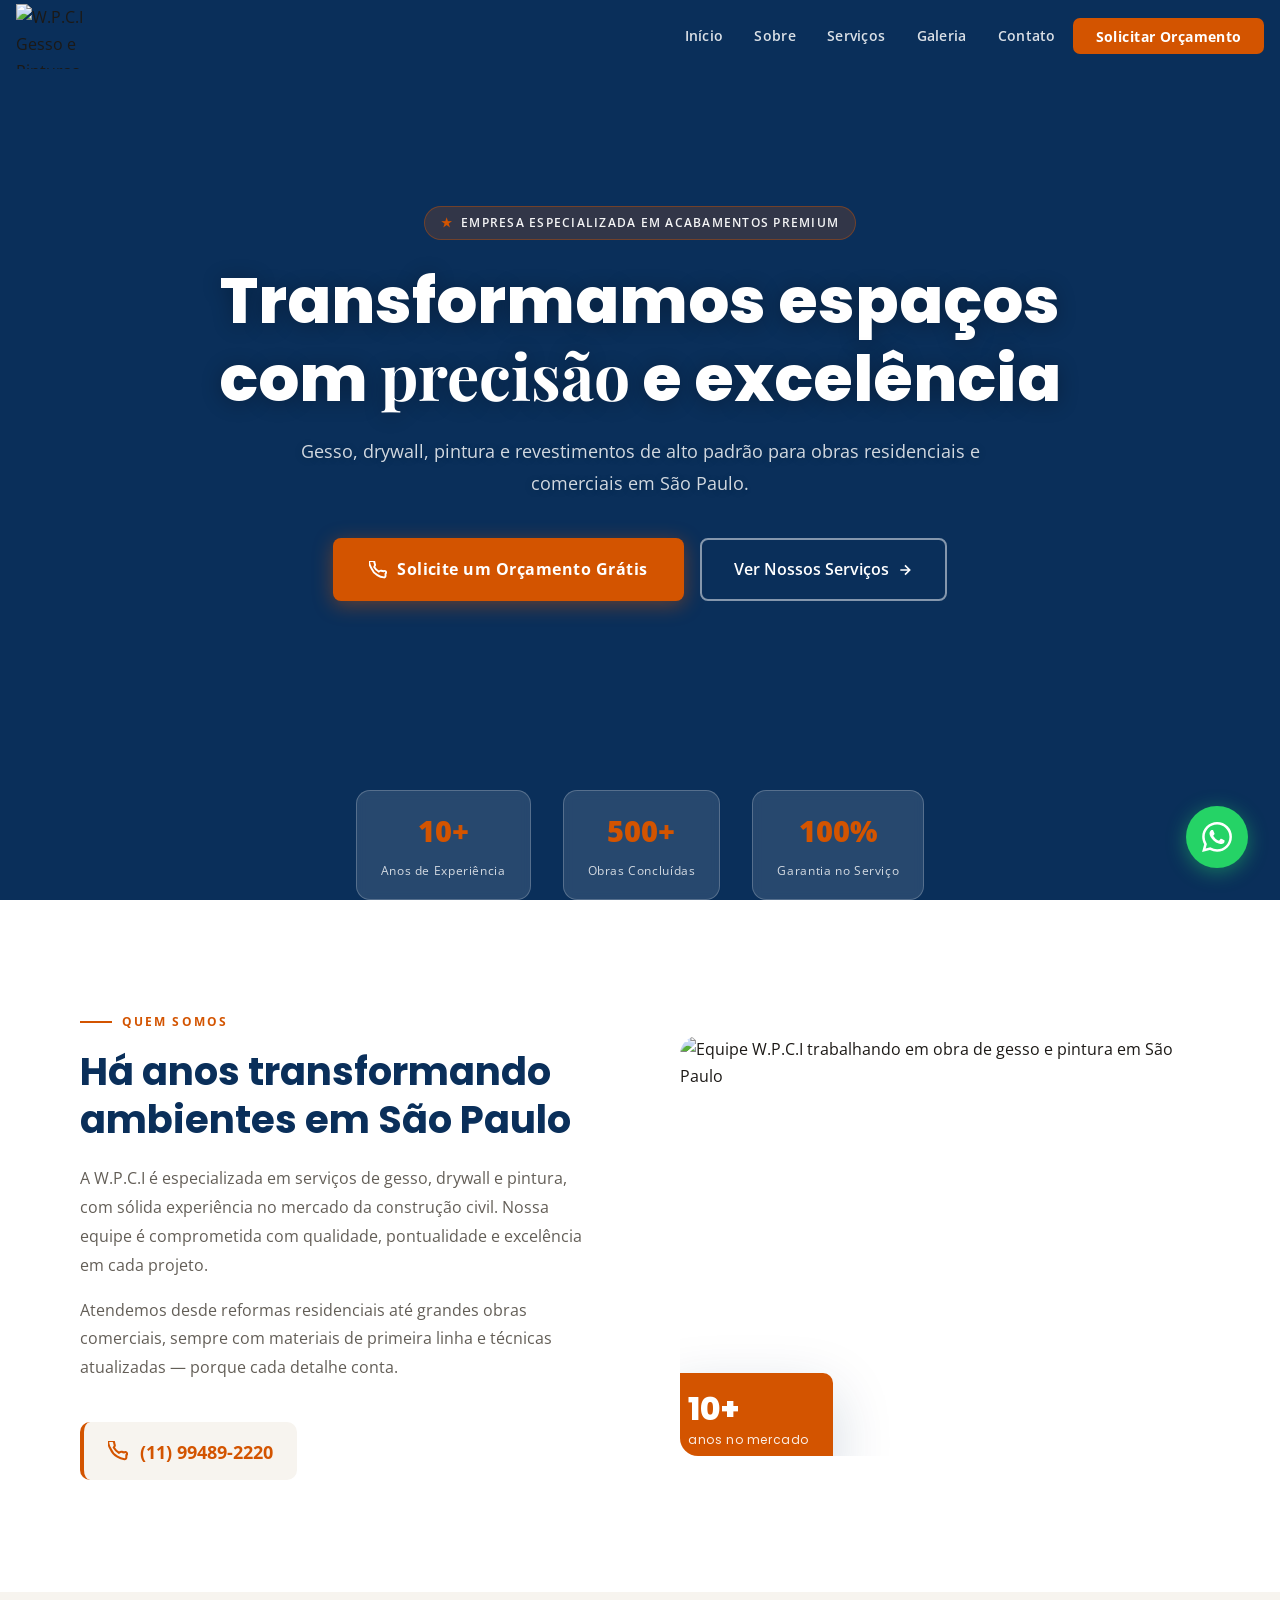
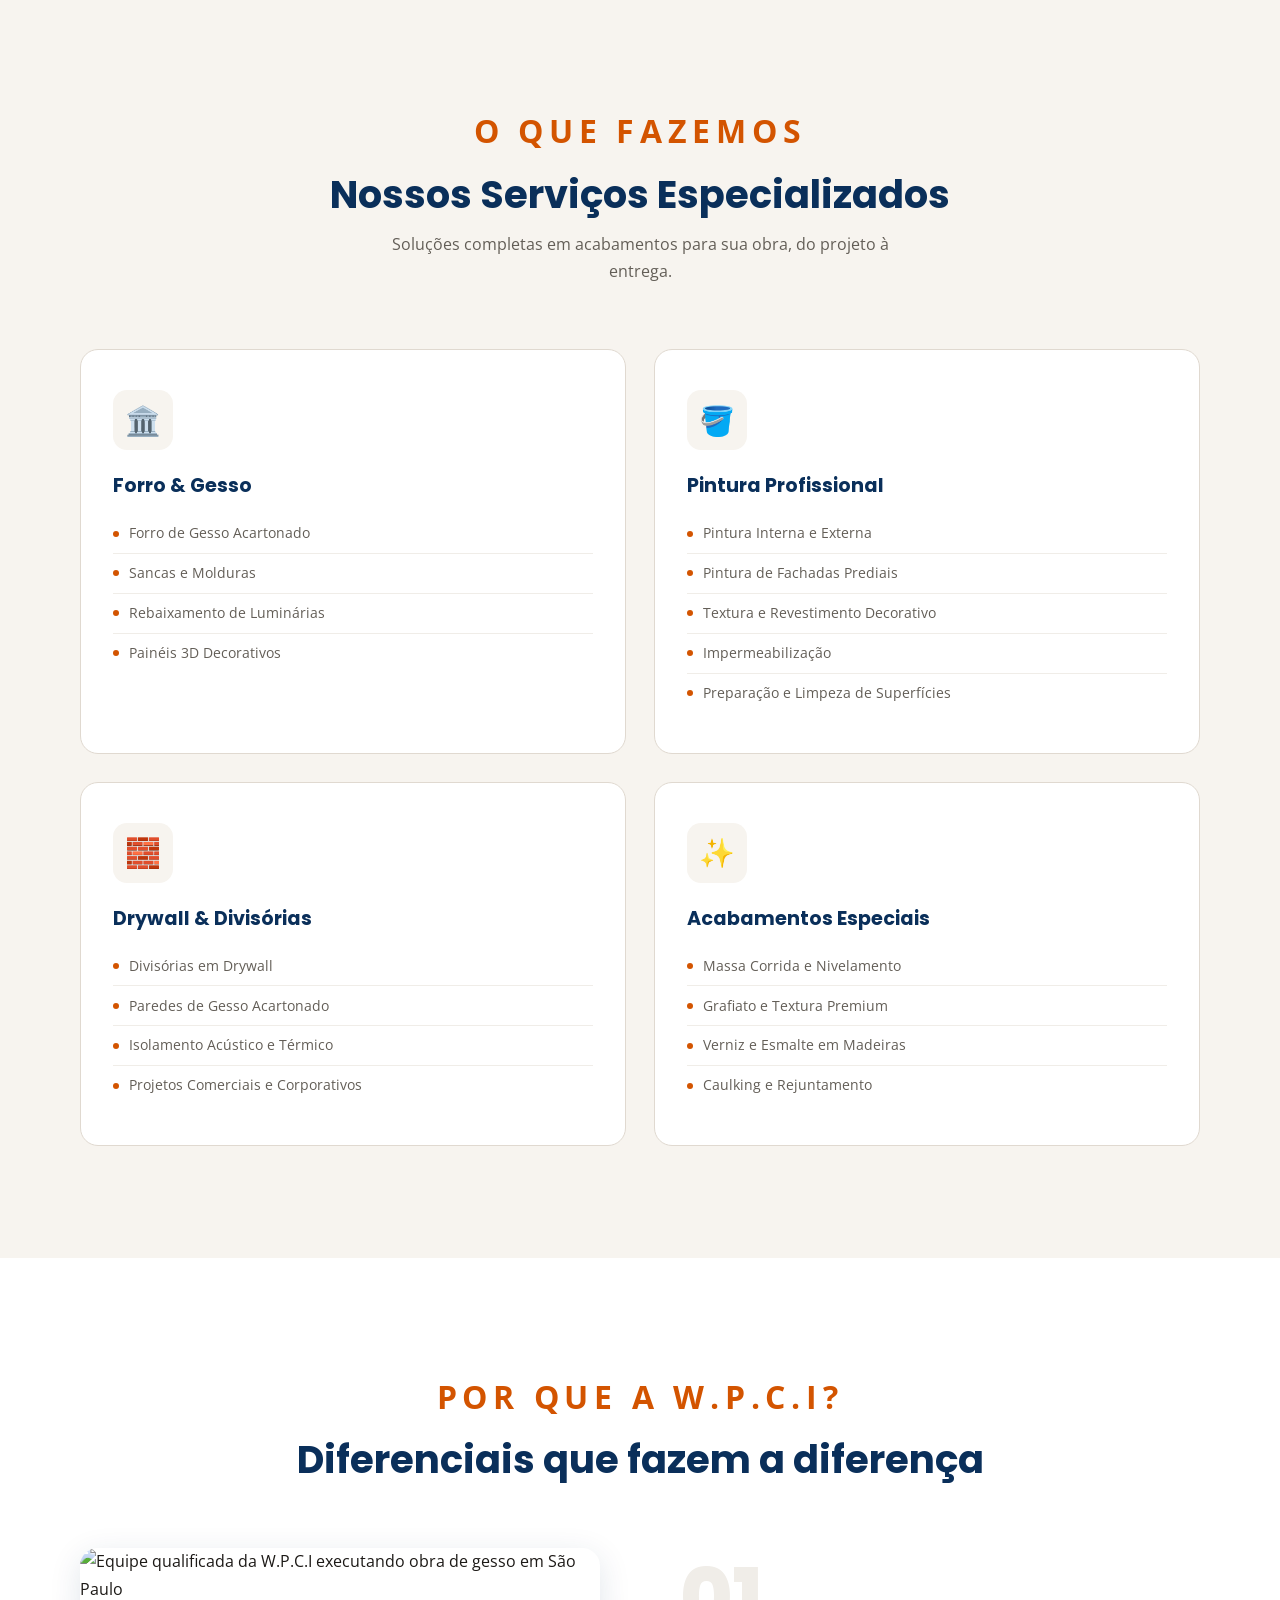
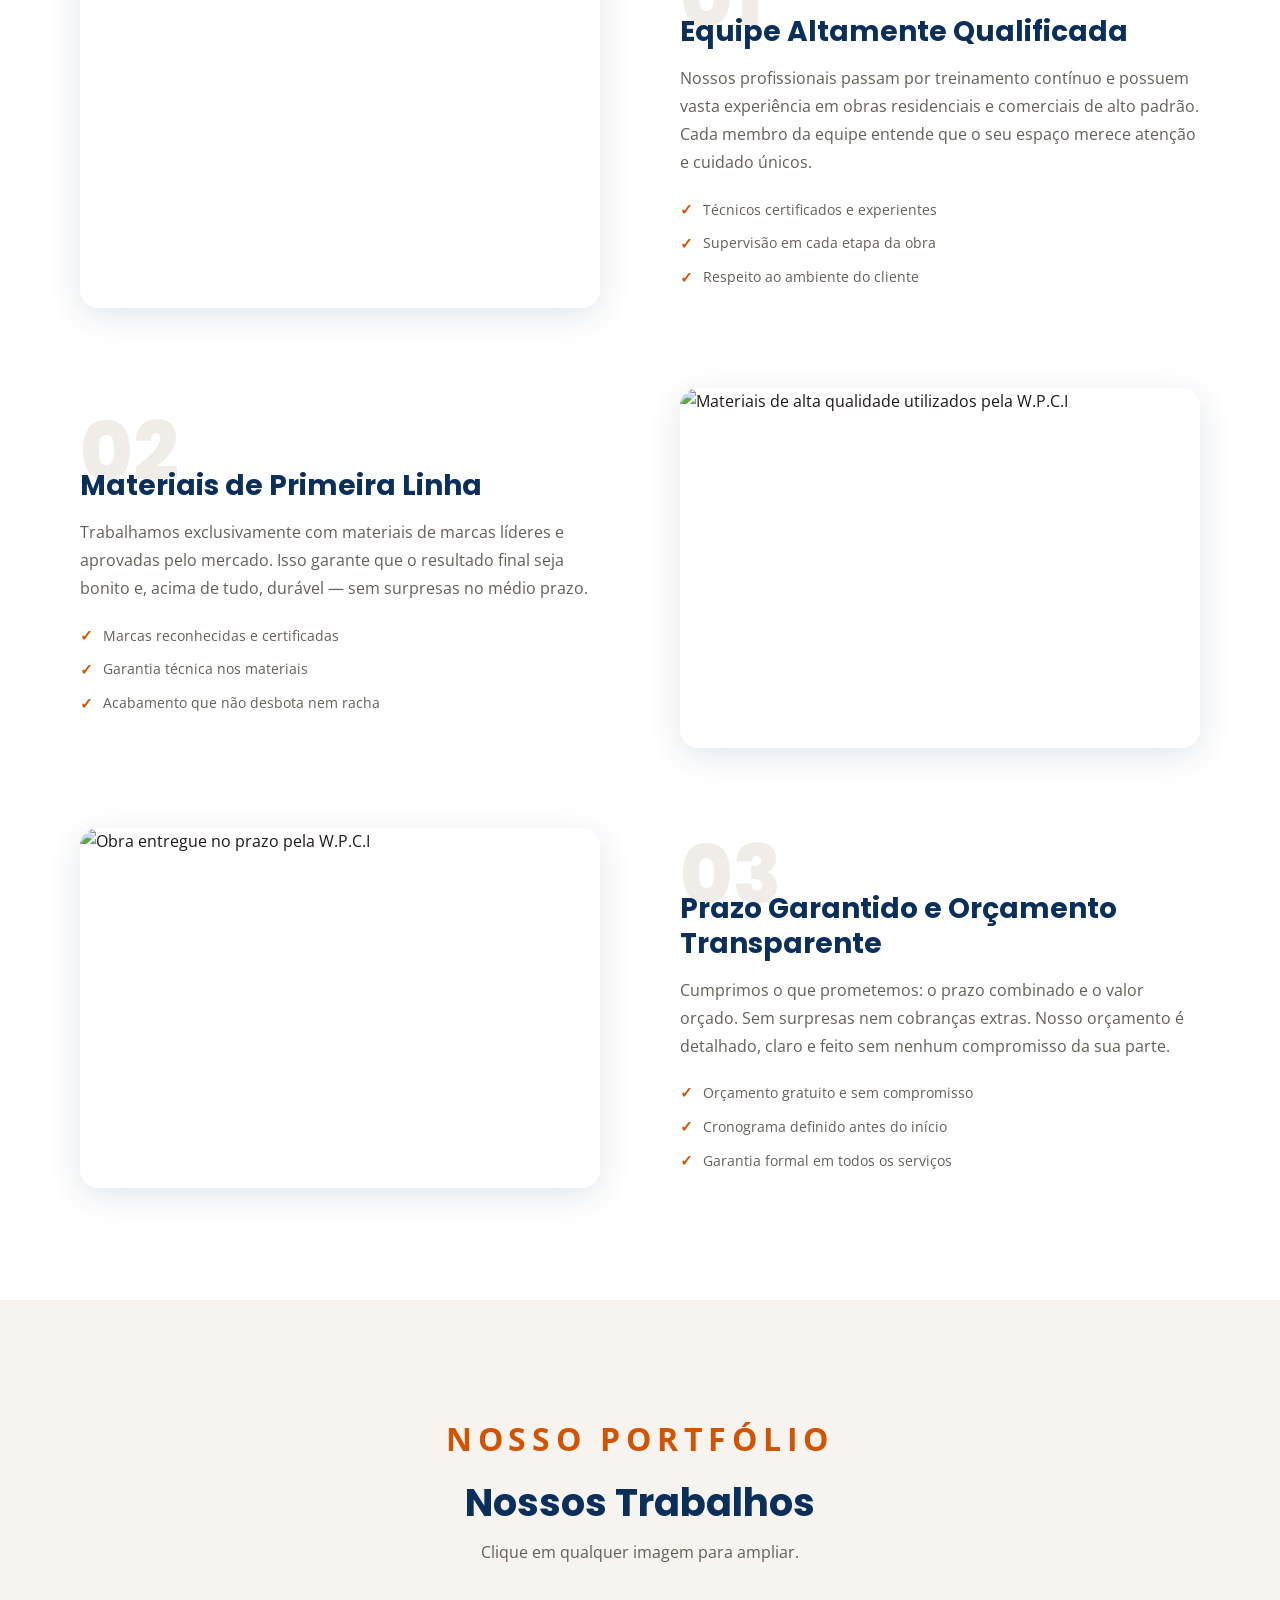
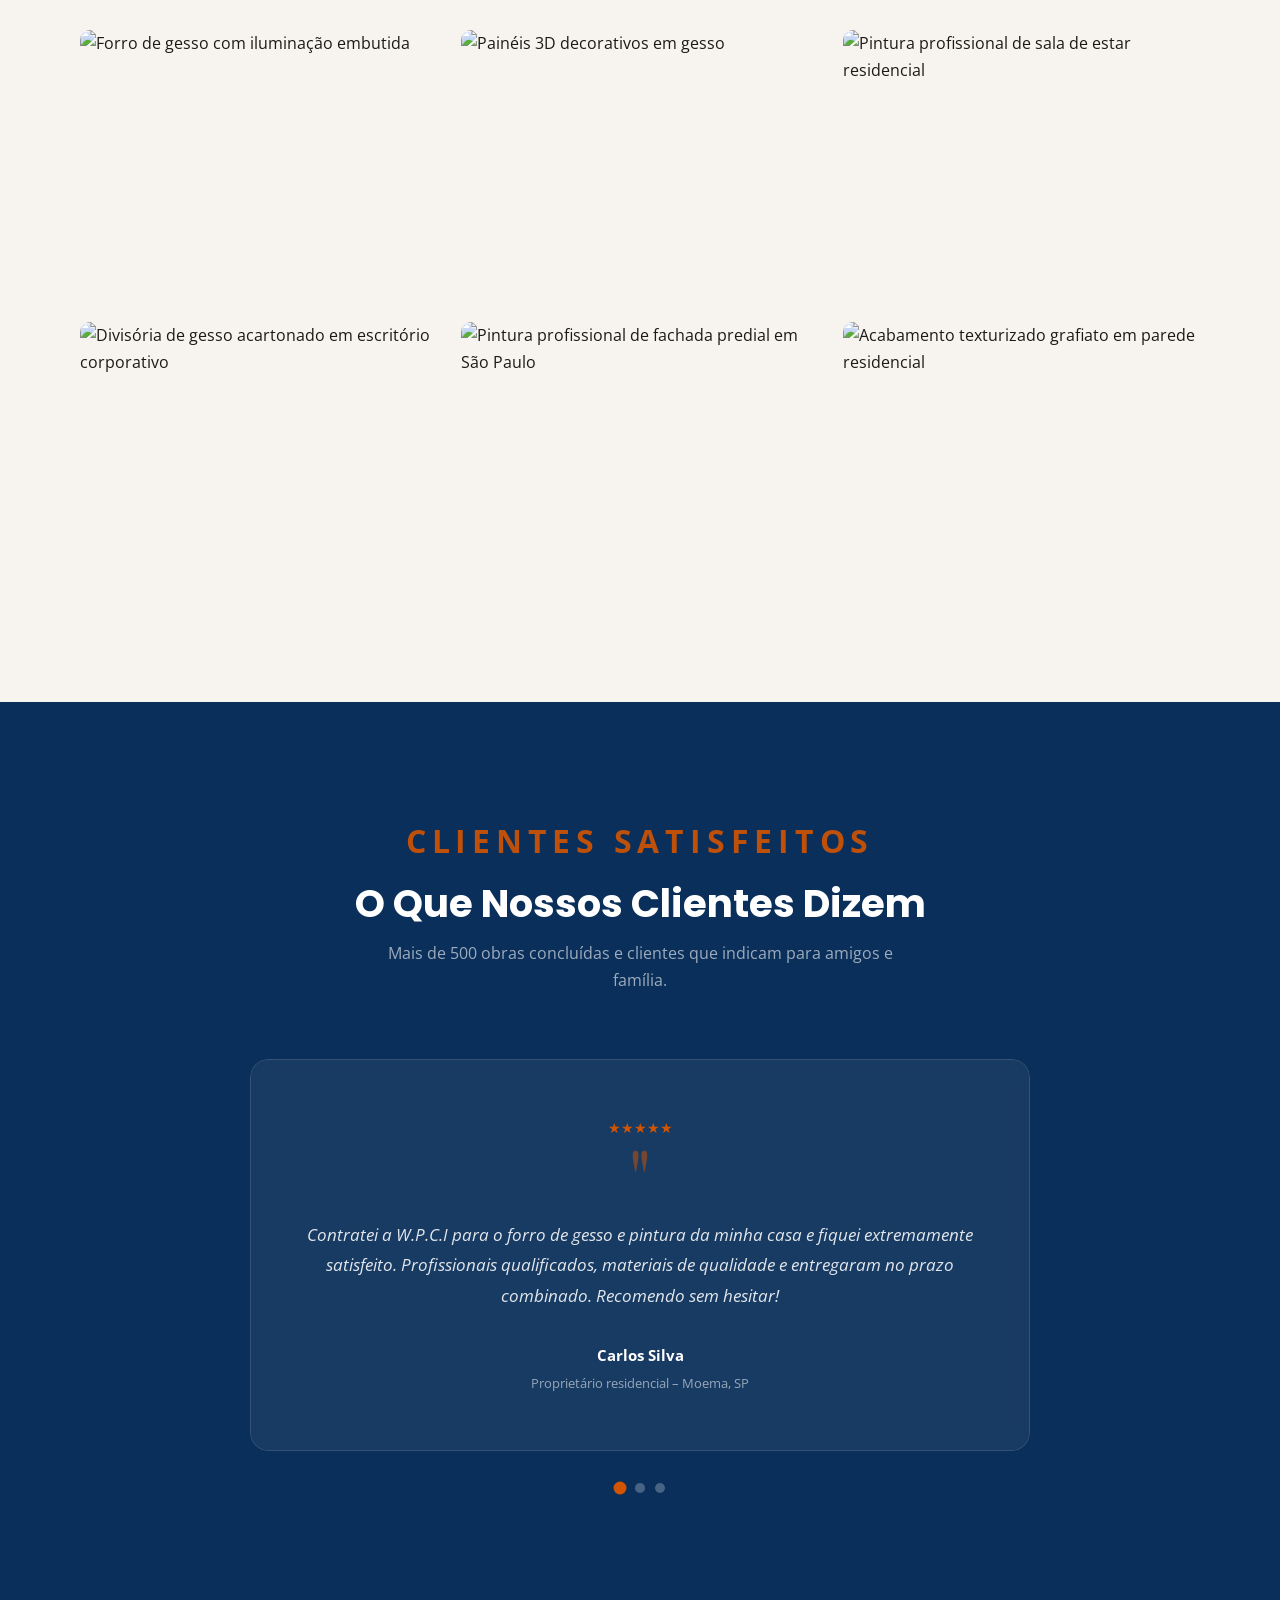
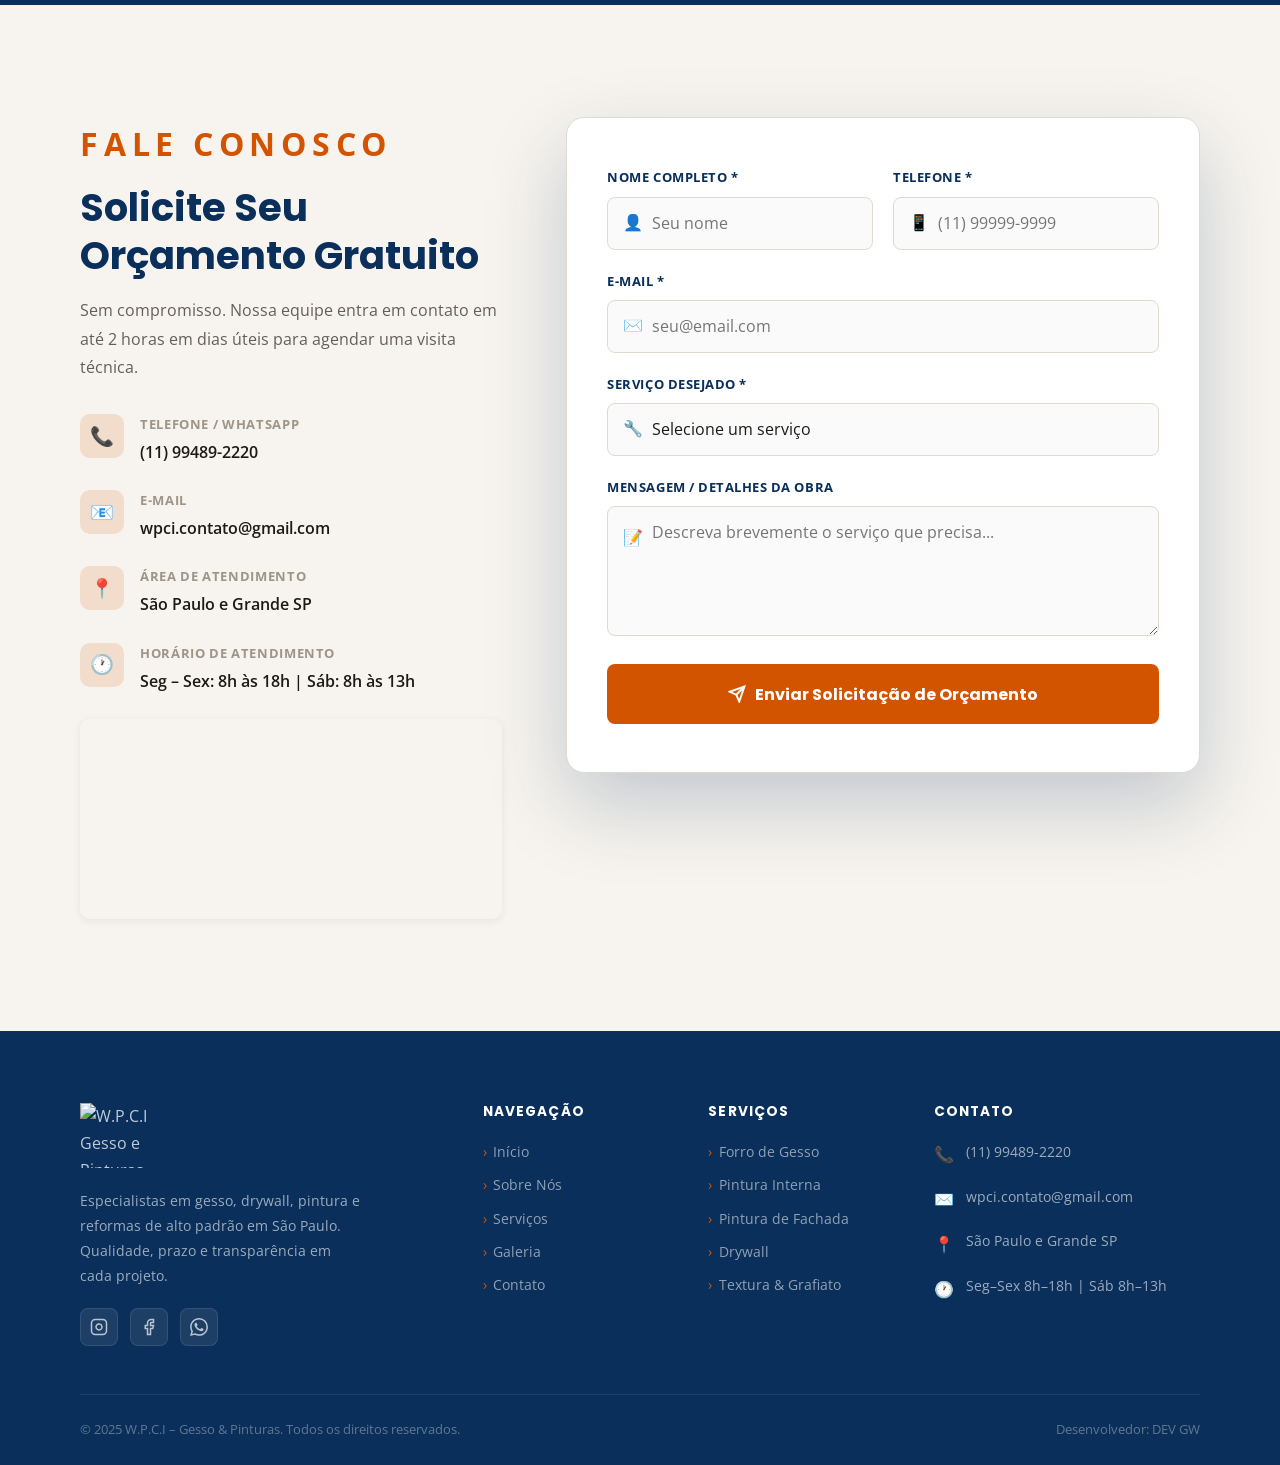
==== public/index.html @ 96d70937 "update structure" ====
<!DOCTYPE html>
<html lang="pt-BR">
<head>
  <meta charset="UTF-8">
  <meta name="viewport" content="width=device-width, initial-scale=1.0">
  <title>W.P.C.I – Gesso & Pinturas | Acabamentos de Alto Padrão em São Paulo</title>
  <meta name="google-site-verification" content="JC1aZ0pSMpiNzTG-_QNdJajX6KMOXKjrVZ4rNEIC7vI"/>

  <meta name="description" content="W.P.C.I – especialista em gesso, drywall, pintura e reformas em São Paulo. Qualidade, prazo garantido e orçamento gratuito. Ligue agora: (11) 99489-2220.">
  <meta name="keywords" content="gesso São Paulo, forro de gesso SP, pintura predial São Paulo, drywall SP, reforma acabamento São Paulo, WPCI gesso pinturas">
  <meta property="og:title" content="W.P.C.I – Gesso & Pinturas | Alto Padrão em SP">
  <meta property="og:description" content="Acabamentos de excelência para obras residenciais e comerciais em São Paulo. Orçamento gratuito e sem compromisso.">
  <meta property="og:type" content="website">
  <meta property="og:image" content="https://placehold.co/1200x630/0A2F5A/FFFFFF?text=W.P.C.I+Gesso+e+Pinturas">
  <link rel="preconnect" href="https://fonts.googleapis.com">
  <link rel="preconnect" href="https://fonts.gstatic.com" crossorigin>
  <link href="https://fonts.googleapis.com/css2?family=Poppins:wght@300;400;600;700;800&family=Open+Sans:wght@400;500;600&family=Playfair+Display:ital,wght@0,700;1,400&display=swap" rel="stylesheet">
  <!-- Google tag (gtag.js) -->
  <script async src="https://www.googletagmanager.com/gtag/js?id=AW-18420455099">
  </script>
  <script>
  window.dataLayer = window.dataLayer || [];
  function gtag(){dataLayer.push(arguments);}
  gtag('js', new Date());
  gtag('config', 'AW-18420455099');
  </script>
  <link rel="stylesheet" href="./style.css">
</head>
<body>

<!-- =============================================
     HEADER
     ============================================= -->
<header id="main-header">
  <div class="container header-inner">
    <a href="#inicio" class="logo">
      <img src="./image/logo-header.png" alt="W.P.C.I Gesso e Pinturas" class="logo-img">
    </a>
    <nav id="main-nav">
      <ul>
        <li><a href="#inicio">Início</a></li>
        <li><a href="#sobre">Sobre</a></li>
        <li><a href="#servicos">Serviços</a></li>
        <li><a href="#galeria">Galeria</a></li>
        <li><a href="#contato">Contato</a></li>
        <li><a href="#contato" class="btn-header">Solicitar Orçamento</a></li>
      </ul>
    </nav>
    <div class="menu-toggle" id="menu-toggle" aria-label="Abrir menu">
      <span></span><span></span><span></span>
    </div>
  </div>
</header>

<!-- =============================================
     HERO – FUNDO ESTÁTICO COM LOGOMARCA
     ============================================= -->
<section id="inicio">
  <div class="container hero-content">
    <div class="hero-badge">Empresa especializada em acabamentos premium</div>
    <h1>Transformamos espaços com <em>precisão</em> e excelência</h1>
    
    <p class="hero-sub">Gesso, drywall, pintura e revestimentos de alto padrão para obras residenciais e comerciais em São Paulo.</p>
    <div class="hero-actions">
      <a href="#contato" class="btn-cta">
        <svg width="18" height="18" viewBox="0 0 24 24" fill="none" stroke="currentColor" stroke-width="2.5"><path d="M22 16.92v3a2 2 0 01-2.18 2 19.79 19.79 0 01-8.63-3.07A19.5 19.5 0 013.07 9.38 19.79 19.79 0 01.28 2.63 2 2 0 012.23 0h3.07a2 2 0 012 1.72c.127.96.361 1.903.7 2.81a2 2 0 01-.45 2.11L6.91 7.91a16 16 0 006.18 6.18l1.27-.64a2 2 0 012.11-.45c.907.339 1.85.573 2.81.7A2 2 0 0122 16.92z"/></svg>
        Solicite um Orçamento Grátis
      </a>
      <a href="#servicos" class="btn-cta-ghost">
        Ver Nossos Serviços
        <svg width="16" height="16" viewBox="0 0 24 24" fill="none" stroke="currentColor" stroke-width="2.5"><path d="M5 12h14M12 5l7 7-7 7"/></svg>
      </a>
    </div>
  </div>
  <div class="hero-stats">
    <div class="hero-stat">
      <strong>10+</strong>
      <span>Anos de Experiência</span>
    </div>
    <div class="hero-stat">
      <strong>500+</strong>
      <span>Obras Concluídas</span>
    </div>
    <div class="hero-stat">
      <strong>100%</strong>
      <span>Garantia no Serviço</span>
    </div>
  </div>
</section>

<!-- =============================================
     SOBRE
     ============================================= -->
<section id="sobre">
  <div class="container">
    <div class="sobre-grid">
      <div class="sobre-text reveal-left">
        <div class="sobre-label">Quem somos</div>
        <h2>Há anos transformando ambientes em São Paulo</h2>
        <p>A W.P.C.I é especializada em serviços de gesso, drywall e pintura, com sólida experiência no mercado da construção civil. Nossa equipe é comprometida com qualidade, pontualidade e excelência em cada projeto.</p>
        <p>Atendemos desde reformas residenciais até grandes obras comerciais, sempre com materiais de primeira linha e técnicas atualizadas — porque cada detalhe conta.</p>
        <div class="tel-destaque">
          <svg width="20" height="20" viewBox="0 0 24 24" fill="none" stroke="currentColor" stroke-width="2.5"><path d="M22 16.92v3a2 2 0 01-2.18 2 19.79 19.79 0 01-8.63-3.07A19.5 19.5 0 013.07 9.38 19.79 19.79 0 01.28 2.63 2 2 0 012.23 0h3.07a2 2 0 012 1.72c.127.96.361 1.903.7 2.81a2 2 0 01-.45 2.11L6.91 7.91a16 16 0 006.18 6.18l1.27-.64a2 2 0 012.11-.45c.907.339 1.85.573 2.81.7A2 2 0 0122 16.92z"/></svg>
          (11) 99489-2220
        </div>
      </div>
      <div class="sobre-image reveal-right">
        <img src="./image/ft-about.png" alt="Equipe W.P.C.I trabalhando em obra de gesso e pintura em São Paulo">
        <div class="sobre-badge">
          <strong>10+</strong>
          <span>anos no mercado</span>
        </div>
      </div>
    </div>
  </div>
</section>

<!-- =============================================
     SERVIÇOS
     ============================================= -->
<section id="servicos">
  <div class="container">
    <div class="section-header reveal">
      <div class="section-label">O que fazemos</div>
      <h2>Nossos Serviços Especializados</h2>
      <p>Soluções completas em acabamentos para sua obra, do projeto à entrega.</p>
    </div>
    <div class="services-grid">
      <div class="service-card reveal">
        <div class="service-icon">🏛️</div>
        <h3>Forro & Gesso</h3>
        <ul class="service-list">
          <li>Forro de Gesso Acartonado</li>
          <li>Sancas e Molduras</li>
          <li>Rebaixamento de Luminárias</li>
          <li>Painéis 3D Decorativos</li>
        </ul>
      </div>
      <div class="service-card reveal" style="transition-delay:0.1s">
        <div class="service-icon">🪣</div>
        <h3>Pintura Profissional</h3>
        <ul class="service-list">
          <li>Pintura Interna e Externa</li>
          <li>Pintura de Fachadas Prediais</li>
          <li>Textura e Revestimento Decorativo</li>
          <li>Impermeabilização</li>
          <li>Preparação e Limpeza de Superfícies</li>
        </ul>
      </div>
      <div class="service-card reveal" style="transition-delay:0.2s">
        <div class="service-icon">🧱</div>
        <h3>Drywall & Divisórias</h3>
        <ul class="service-list">
          <li>Divisórias em Drywall</li>
          <li>Paredes de Gesso Acartonado</li>
          <li>Isolamento Acústico e Térmico</li>
          <li>Projetos Comerciais e Corporativos</li>
        </ul>
      </div>
      <div class="service-card reveal" style="transition-delay:0.3s">
        <div class="service-icon">✨</div>
        <h3>Acabamentos Especiais</h3>
        <ul class="service-list">
          <li>Massa Corrida e Nivelamento</li>
          <li>Grafiato e Textura Premium</li>
          <li>Verniz e Esmalte em Madeiras</li>
          <li>Caulking e Rejuntamento</li>
        </ul>
      </div>
    </div>
  </div>
</section>

<!-- =============================================
     DIFERENCIAIS
     ============================================= -->
<section class="diferenciais">
  <div class="container">
    <div class="section-header reveal">
      <div class="section-label">Por que a W.P.C.I?</div>
      <h2>Diferenciais que fazem a diferença</h2>
    </div>
    <div class="diferenciais-row">
      <div class="dif-image reveal-left">
        <img src="./image/persona-wpci.png" alt="Equipe qualificada da W.P.C.I executando obra de gesso em São Paulo">
      </div>
      <div class="dif-text reveal-right">
        <div class="dif-number">01</div>
        <h3>Equipe Altamente Qualificada</h3>
        <p>Nossos profissionais passam por treinamento contínuo e possuem vasta experiência em obras residenciais e comerciais de alto padrão. Cada membro da equipe entende que o seu espaço merece atenção e cuidado únicos.</p>
        <ul class="dif-list">
          <li>Técnicos certificados e experientes</li>
          <li>Supervisão em cada etapa da obra</li>
          <li>Respeito ao ambiente do cliente</li>
        </ul>
      </div>
    </div>
    <div class="diferenciais-row reverse">
      <div class="dif-image reveal-right">
        <img src="./image/diferencial-materiais.png" alt="Materiais de alta qualidade utilizados pela W.P.C.I">
      </div>
      <div class="dif-text reveal-left">
        <div class="dif-number">02</div>
        <h3>Materiais de Primeira Linha</h3>
        <p>Trabalhamos exclusivamente com materiais de marcas líderes e aprovadas pelo mercado. Isso garante que o resultado final seja bonito e, acima de tudo, durável — sem surpresas no médio prazo.</p>
        <ul class="dif-list">
          <li>Marcas reconhecidas e certificadas</li>
          <li>Garantia técnica nos materiais</li>
          <li>Acabamento que não desbota nem racha</li>
        </ul>
      </div>
    </div>
    <div class="diferenciais-row">
      <div class="dif-image reveal-left">
        <img src="./image/diferencial-prazo.png" alt="Obra entregue no prazo pela W.P.C.I">
      </div>
      <div class="dif-text reveal-right">
        <div class="dif-number">03</div>
        <h3>Prazo Garantido e Orçamento Transparente</h3>
        <p>Cumprimos o que prometemos: o prazo combinado e o valor orçado. Sem surpresas nem cobranças extras. Nosso orçamento é detalhado, claro e feito sem nenhum compromisso da sua parte.</p>
        <ul class="dif-list">
          <li>Orçamento gratuito e sem compromisso</li>
          <li>Cronograma definido antes do início</li>
          <li>Garantia formal em todos os serviços</li>
        </ul>
      </div>
    </div>
  </div>
</section>

<!-- =============================================
     GALERIA
     ============================================= -->
<section id="galeria">
  <div class="container">
    <div class="section-header reveal">
      <div class="section-label">Nosso portfólio</div>
      <h2>Nossos Trabalhos</h2>
      <p>Clique em qualquer imagem para ampliar.</p>
    </div>
    <div class="gallery-masonry">
      <div class="gallery-item" data-caption="Forro de Gesso com Iluminação Embutida">
        <img src="./image/gesso-iluminação.png" alt="Forro de gesso com iluminação embutida">
        <div class="gallery-overlay"><span>Forro de Gesso com Iluminação</span></div>
        <div class="gallery-zoom">⤢</div>
      </div>
      <div class="gallery-item" data-caption="Painéis 3D Decorativos em Gesso">
        <img src="./image/parede-3D.png" alt="Painéis 3D decorativos em gesso">
        <div class="gallery-overlay"><span>Painéis 3D Decorativos</span></div>
        <div class="gallery-zoom">⤢</div>
      </div>
      <div class="gallery-item" data-caption="Pintura Interna Residencial Premium">
        <img src="./image/pintura-interna.png" alt="Pintura profissional de sala de estar residencial">
        <div class="gallery-overlay"><span>Pintura Interna Residencial</span></div>
        <div class="gallery-zoom">⤢</div>
      </div>
      <div class="gallery-item" data-caption="Divisórias Drywall para Escritório">
        <img src="./image/parede-draywall.png" alt="Divisória de gesso acartonado em escritório corporativo">
        <div class="gallery-overlay"><span>Divisórias em Drywall</span></div>
        <div class="gallery-zoom">⤢</div>
      </div>
      <div class="gallery-item" data-caption="Pintura de Fachada Predial">
        <img src="./image/fachada-predial.png" alt="Pintura profissional de fachada predial em São Paulo">
        <div class="gallery-overlay"><span>Pintura de Fachada Predial</span></div>
        <div class="gallery-zoom">⤢</div>
      </div>
      <div class="gallery-item" data-caption="Textura e Revestimento Decorativo">
        <img src="./image/textura-revestimento.png" alt="Acabamento texturizado grafiato em parede residencial">
        <div class="gallery-overlay"><span>Textura e Revestimento Premium</span></div>
        <div class="gallery-zoom">⤢</div>
      </div>
    </div>
  </div>
</section>

<!-- LIGHTBOX -->
<div id="lightbox" role="dialog" aria-modal="true">
  <span class="lb-close" id="lb-close" title="Fechar">✕</span>
  <span class="lb-nav lb-prev" id="lb-prev">‹</span>
  <img id="lb-img" src="" alt="">
  <span class="lb-nav lb-next" id="lb-next">›</span>
  <div class="lb-caption" id="lb-caption"></div>
</div>

<!-- =============================================
     DEPOIMENTOS
     ============================================= -->
<section class="testimonials">
  <div class="container">
    <div class="section-header reveal">
      <div class="section-label">Clientes satisfeitos</div>
      <h2>O Que Nossos Clientes Dizem</h2>
      <p>Mais de 500 obras concluídas e clientes que indicam para amigos e família.</p>
    </div>
    <div class="testimonial-slider reveal">
      <div class="testimonial-track-wrapper">
        <div class="testimonial-track">
          <div class="testimonial-slide">
            <div class="testimonial-stars">★★★★★</div>
            <span class="testimonial-quote">"</span>
            <p class="testimonial-text">Contratei a W.P.C.I para o forro de gesso e pintura da minha casa e fiquei extremamente satisfeito. Profissionais qualificados, materiais de qualidade e entregaram no prazo combinado. Recomendo sem hesitar!</p>
            <p class="testimonial-author">Carlos Silva</p>
            <p class="testimonial-role">Proprietário residencial – Moema, SP</p>
          </div>
          <div class="testimonial-slide">
            <div class="testimonial-stars">★★★★★</div>
            <span class="testimonial-quote">"</span>
            <p class="testimonial-text">Excelente trabalho na pintura do nosso prédio comercial. A equipe foi atenciosa, organizada e o resultado superou as expectativas. A fachada ficou impecável. Contratarei novamente com certeza.</p>
            <p class="testimonial-author">Mariana Oliveira</p>
            <p class="testimonial-role">Síndica – Jardins, SP</p>
          </div>
          <div class="testimonial-slide">
            <div class="testimonial-stars">★★★★★</div>
            <span class="testimonial-quote">"</span>
            <p class="testimonial-text">Precisei reformar meu escritório em tempo recorde e a W.P.C.I não só cumpriu o prazo apertado como entregou um trabalho impecável. Profissionalismo do início ao fim. Já indiquei para cinco amigos.</p>
            <p class="testimonial-author">Ricardo Mendes</p>
            <p class="testimonial-role">Empresário – Campinas, SP</p>
          </div>
        </div>
      </div>
      <div class="t-nav">
        <div class="t-dot active"></div>
        <div class="t-dot"></div>
        <div class="t-dot"></div>
      </div>
    </div>
  </div>
</section>

<!-- =============================================
     CONTATO
     ============================================= -->
<section id="contato">
  <div class="container">
    <div class="contact-grid">
      <div class="contact-info-panel reveal-left">
        <div class="section-label">Fale conosco</div>
        <h2>Solicite Seu Orçamento Gratuito</h2>
        <p>Sem compromisso. Nossa equipe entra em contato em até 2 horas em dias úteis para agendar uma visita técnica.</p>
        <div class="contact-detail">
          <div class="contact-detail-icon">📞</div>
          <div class="contact-detail-text">
            <strong>Telefone / WhatsApp</strong>
            <span>(11) 99489-2220</span>
          </div>
        </div>
        <div class="contact-detail">
          <div class="contact-detail-icon">📧</div>
          <div class="contact-detail-text">
            <strong>E-mail</strong>
            <span>wpci.contato@gmail.com</span>
          </div>
        </div>
        <div class="contact-detail">
          <div class="contact-detail-icon">📍</div>
          <div class="contact-detail-text">
            <strong>Área de Atendimento</strong>
            <span>São Paulo e Grande SP</span>
          </div>
        </div>
        <div class="contact-detail">
          <div class="contact-detail-icon">🕐</div>
          <div class="contact-detail-text">
            <strong>Horário de Atendimento</strong>
            <span>Seg – Sex: 8h às 18h | Sáb: 8h às 13h</span>
          </div>
        </div>
       
        <!-- Mapa da W.P.C.I -->
        <div style="margin-top:1.5rem; border-radius:10px; overflow:hidden; box-shadow:var(--shadow-sm)">
        <iframe
            src="https://www.google.com/maps/embed?pb=!1m17!1m12!1m3!1d3656.347979204421!2d-46.642920999999994!3d-23.591849999999997!2m3!1f0!2f0!3f0!3m2!1i1024!2i768!4f13.1!3m2!1m1!2zMjPCsDM1JzMwLjciUyA0NsKwMzgnMzQuNSJX!5e0!3m2!1spt-BR!2sbr!4v1777652457493!5m2!1spt-BR!2sbr"
            width="100%"
            height="200"
            style="border:0; display:block;"
            allowfullscreen=""
            loading="lazy"
            referrerpolicy="no-referrer-when-downgrade">
        </iframe>
        </div>
      </div>
      <div class="form-card reveal-right">
        <form id="orcamentoForm" action="https://formsubmit.co/guibsonnegreiros@gmail.com" method="POST" novalidate>
          <div class="form-row">
            <div class="form-group">
              <label for="nome">Nome Completo *</label>
              <div class="form-field">
                <span class="form-field-icon">👤</span>
                <input type="text" id="nome" name="nome" class="form-control" placeholder="Seu nome" required>
              </div>
            </div>
            <div class="form-group">
              <label for="telefone">Telefone *</label>
              <div class="form-field">
                <span class="form-field-icon">📱</span>
                <input type="tel" id="telefone" name="telefone" class="form-control" placeholder="(11) 99999-9999" required>
            </div>
            </div>
          </div>
          <div class="form-group">
            <label for="email">E-mail *</label>
            <div class="form-field">
              <span class="form-field-icon">✉️</span>
               <input type="email" id="email" name="email" class="form-control" placeholder="seu@email.com" required>
            </div>
          </div>
          <div class="form-group">
            <label for="servico">Serviço Desejado *</label>
            <div class="form-field">
              <span class="form-field-icon">🔧</span>
               <select id="servico" name="servico" class="form-control" required>
                <option value="">Selecione um serviço</option>
                <option value="forro-gesso">Forro de Gesso</option>
                <option value="divisorias">Divisórias e Sancas</option>
                <option value="rebaixamento">Rebaixamento de Luminárias</option>
                <option value="paineis-3d">Painéis 3D e Decoração</option>
                <option value="pintura-interna">Pintura Interna</option>
                <option value="pintura-externa">Pintura Externa</option>
                <option value="fachada">Pintura de Fachadas</option>
                <option value="textura">Textura e Revestimento</option>
                <option value="impermeabilizacao">Impermeabilização</option>
                <option value="drywall">Drywall / Divisórias</option>
                <option value="outro">Outro Serviço</option>
              </select>
            </div>
          </div>
          <div class="form-group textarea-group">
            <label for="mensagem">Mensagem / Detalhes da Obra</label>
            <div class="form-field">
              <span class="form-field-icon">📝</span>
              <textarea id="mensagem" name="mensagem" class="form-control" placeholder="Descreva brevemente o serviço que precisa..."></textarea>
            </div>
          </div>
          <button type="submit" class="btn-submit">
            <svg width="18" height="18" viewBox="0 0 24 24" fill="none" stroke="currentColor" stroke-width="2.5"><line x1="22" y1="2" x2="11" y2="13"/><polygon points="22 2 15 22 11 13 2 9 22 2"/></svg>
            Enviar Solicitação de Orçamento
          </button>
        </form>
      </div>
    </div>
  </div>
</section>

<!-- Modal de Sucesso -->
<div id="modal-success" role="dialog" aria-modal="true" aria-label="Orçamento enviado com sucesso, entraremos em contato">
  <div class="modal-card">
    <div class="modal-icon">🎉</div>
    <h3>Orçamento Enviado!</h3>
    <p>Obrigado pelo contato! Nossa equipe entrará em contato em até 2 horas úteis para agendar sua visita técnica gratuita.</p>
    <button class="modal-close" id="modal-close">Fechar</button>
  </div>
</div>

<!-- =============================================
     FOOTER
     ============================================= -->
<footer>
  <div class="container">
    <div class="footer-grid">
      <div class="footer-brand">
        <a href="#inicio" class="logo" style="margin-bottom:1rem">
          <img src="./image/logo-header.png" alt="W.P.C.I Gesso e Pinturas" class="logo-img">
        </a>
        <p>Especialistas em gesso, drywall, pintura e reformas de alto padrão em São Paulo. Qualidade, prazo e transparência em cada projeto.</p>
        <div class="social-icons">
          <a href="https://www.instagram.com/wpci_oficial" class="social-icon" aria-label="Instagram">
            <svg width="18" height="18" viewBox="0 0 24 24" fill="none" stroke="currentColor" stroke-width="2"><rect x="2" y="2" width="20" height="20" rx="5" ry="5"/><path d="M16 11.37A4 4 0 1112.63 8 4 4 0 0116 11.37z"/><line x1="17.5" y1="6.5" x2="17.51" y2="6.5"/></svg>
          </a>
          <a href="https://www.facebook.com/profile.php?id=61594559856115" class="social-icon" aria-label="Facebook">
            <svg width="18" height="18" viewBox="0 0 24 24" fill="none" stroke="currentColor" stroke-width="2"><path d="M18 2h-3a5 5 0 00-5 5v3H7v4h3v8h4v-8h3l1-4h-4V7a1 1 0 011-1h3z"/></svg>
          </a>
          <a href="https://wa.me/5511994892220" class="social-icon" aria-label="WhatsApp" target="_blank">
            <svg width="18" height="18" viewBox="0 0 24 24" fill="currentColor"><path d="M17.472 14.382c-.297-.149-1.758-.867-2.03-.967-.273-.099-.471-.148-.67.15-.197.297-.767.966-.94 1.164-.173.199-.347.223-.644.075-.297-.15-1.255-.463-2.39-1.475-.883-.788-1.48-1.761-1.653-2.059-.173-.297-.018-.458.13-.606.134-.134.298-.347.446-.52.149-.174.198-.298.297-.497.1-.198.05-.371-.025-.52-.075-.149-.669-1.612-.916-2.207-.242-.579-.487-.5-.669-.51-.173-.008-.371-.01-.57-.01-.198 0-.52.074-.792.372-.272.297-1.04 1.016-1.04 2.479 0 1.462 1.065 2.875 1.213 3.074.149.198 2.096 3.2 5.077 4.487.709.306 1.262.489 1.694.625.712.227 1.36.195 1.871.118.571-.085 1.758-.719 2.006-1.413.248-.694.248-1.289.173-1.413-.074-.124-.272-.198-.57-.347m-5.421 7.403h-.004a9.87 9.87 0 01-5.031-1.378l-.361-.214-3.741.982.998-3.648-.235-.374a9.86 9.86 0 01-1.51-5.26c.001-5.45 4.436-9.884 9.888-9.884 2.64 0 5.122 1.03 6.988 2.898a9.825 9.825 0 012.893 6.994c-.003 5.45-4.437 9.884-9.885 9.884m8.413-18.297A11.815 11.815 0 0012.05 0C5.495 0 .16 5.335.157 11.892c0 2.096.547 4.142 1.588 5.945L.057 24l6.305-1.654a11.882 11.882 0 005.683 1.448h.005c6.554 0 11.89-5.335 11.893-11.893a11.821 11.821 0 00-3.48-8.413z"/></svg>
          </a>
        </div>
      </div>
      <div class="footer-col">
        <h4>Navegação</h4>
        <ul class="footer-links">
          <li><a href="#inicio">Início</a></li>
          <li><a href="#sobre">Sobre Nós</a></li>
          <li><a href="#servicos">Serviços</a></li>
          <li><a href="#galeria">Galeria</a></li>
          <li><a href="#contato">Contato</a></li>
        </ul>
      </div>
      <div class="footer-col">
        <h4>Serviços</h4>
        <ul class="footer-links">
          <li><a href="#servicos">Forro de Gesso</a></li>
          <li><a href="#servicos">Pintura Interna</a></li>
          <li><a href="#servicos">Pintura de Fachada</a></li>
          <li><a href="#servicos">Drywall</a></li>
          <li><a href="#servicos">Textura & Grafiato</a></li>
        </ul>
      </div>
      <div class="footer-col">
        <h4>Contato</h4>
        <div class="footer-contact-item">
          <span class="footer-contact-icon">📞</span>
          <span>(11) 99489-2220</span>
        </div>
        <div class="footer-contact-item">
          <span class="footer-contact-icon">✉️</span>
          <span>wpci.contato@gmail.com</span>
        </div>
        <div class="footer-contact-item">
          <span class="footer-contact-icon">📍</span>
          <span>São Paulo e Grande SP</span>
        </div>
        <div class="footer-contact-item">
          <span class="footer-contact-icon">🕐</span>
          <span>Seg–Sex 8h–18h | Sáb 8h–13h</span>
        </div>
      </div>
    </div>
    <div class="footer-bottom">
      <span>© 2025 W.P.C.I – Gesso & Pinturas. Todos os direitos reservados.</span>
      <span>Desenvolvedor: DEV GW</span>
    </div>
  </div>
</footer>

<!-- WhatsApp Float -->
<div class="whatsapp-wrap">
  <div class="whatsapp-tooltip">Precisa de um orçamento? 💬</div>
  <a href="https://wa.me/5511994892220" class="whatsapp-btn" target="_blank" rel="noopener" aria-label="Falar no WhatsApp">
    <svg viewBox="0 0 24 24"><path d="M17.472 14.382c-.297-.149-1.758-.867-2.03-.967-.273-.099-.471-.148-.67.15-.197.297-.767.966-.94 1.164-.173.199-.347.223-.644.075-.297-.15-1.255-.463-2.39-1.475-.883-.788-1.48-1.761-1.653-2.059-.173-.297-.018-.458.13-.606.134-.134.298-.347.446-.52.149-.174.198-.298.297-.497.1-.198.05-.371-.025-.52-.075-.149-.669-1.612-.916-2.207-.242-.579-.487-.5-.669-.51-.173-.008-.371-.01-.57-.01-.198 0-.52.074-.792.372-.272.297-1.04 1.016-1.04 2.479 0 1.462 1.065 2.875 1.213 3.074.149.198 2.096 3.2 5.077 4.487.709.306 1.262.489 1.694.625.712.227 1.36.195 1.871.118.571-.085 1.758-.719 2.006-1.413.248-.694.248-1.289.173-1.413-.074-.124-.272-.198-.57-.347m-5.421 7.403h-.004a9.87 9.87 0 01-5.031-1.378l-.361-.214-3.741.982.998-3.648-.235-.374a9.86 9.86 0 01-1.51-5.26c.001-5.45 4.436-9.884 9.888-9.884 2.64 0 5.122 1.03 6.988 2.898a9.825 9.825 0 012.893 6.994c-.003 5.45-4.437 9.884-9.885 9.884m8.413-18.297A11.815 11.815 0 0012.05 0C5.495 0 .16 5.335.157 11.892c0 2.096.547 4.142 1.588 5.945L.057 24l6.305-1.654a11.882 11.882 0 005.683 1.448h.005c6.554 0 11.89-5.335 11.893-11.893a11.821 11.821 0 00-3.48-8.413z"/></svg>
  </a>
</div>

<!-- Botão voltar ao topo -->
<button id="back-top" aria-label="Voltar ao topo" title="Voltar ao topo">▲</button>

<script src="index.js"></script>
</body>
</html>
---- public/style.css ----
/* =============================================
   DESIGN TOKENS & RESET
   ============================================= */
:root {
  --blue:        #0A2F5A;
  --blue-mid:    #0D3D73;
  --blue-light:  #1a4f8a;
  --orange:      #D35400;
  --orange-dark: #b04500;
  --orange-glow: rgba(211,84,0,0.15);
  --cream:       #F7F4EF;
  --gray-50:     #FAFAFA;
  --gray-100:    #F0EDE8;
  --gray-200:    #E0D9D0;
  --gray-400:    #9E9589;
  --gray-600:    #635E57;
  --gray-900:    #1C1916;
  --white:       #FFFFFF;
  --shadow-sm:   0 2px 8px rgba(10,47,90,0.08);
  --shadow-md:   0 8px 32px rgba(10,47,90,0.12);
  --shadow-lg:   0 20px 60px rgba(10,47,90,0.18);
  --shadow-xl:   0 32px 80px rgba(10,47,90,0.22);
  --radius:      10px;
  --radius-lg:   18px;
  --transition:  0.35s cubic-bezier(0.4,0,0.2,1);
  --header-h:    72px;
}

*,*::before,*::after {
  margin: 0;
  padding: 0;
  box-sizing: border-box;
}

html {
  scroll-behavior: smooth;
  font-size: 16px;
}

body {
  font-family: 'Open Sans', sans-serif;
  color: var(--gray-900);
  background: var(--cream);
  overflow-x: hidden;
  line-height: 1.7;
}

img {
  max-width: 100%;
  display: block;
}

a {
  text-decoration: none;
  color: inherit;
}

ul {
  list-style: none;
}

h1, h2, h3, h4 {
  font-family: 'Poppins', sans-serif;
  line-height: 1.25;
  color: var(--blue);
}

.container {
  width: min(90%, 1200px);
  margin-inline: auto;
  padding-inline: 1rem;
}

/* =============================================
   SCROLL ANIMATIONS
   ============================================= */
.reveal {
  opacity: 0;
  transform: translateY(40px);
  transition: opacity 0.7s ease, transform 0.7s ease;
}
.reveal.is-visible {
  opacity: 1;
  transform: translateY(0);
}
.reveal-left {
  opacity: 0;
  transform: translateX(-50px);
  transition: opacity 0.7s ease, transform 0.7s ease;
}
.reveal-left.is-visible {
  opacity: 1;
  transform: translateX(0);
}
.reveal-right {
  opacity: 0;
  transform: translateX(50px);
  transition: opacity 0.7s ease, transform 0.7s ease;
}
.reveal-right.is-visible {
  opacity: 1;
  transform: translateX(0);
}

/* =============================================
   HEADER
   ============================================= */
header {
  position: fixed;
  top: 0;
  left: 0;
  width: 100%;
  z-index: 1000;
  height: var(--header-h);
  display: flex;
  align-items: center;
  transition: background var(--transition), backdrop-filter var(--transition), box-shadow var(--transition);
  background: transparent;
}

header.scrolled {
  background: rgba(10,47,90,0.88);
  backdrop-filter: blur(14px);
  -webkit-backdrop-filter: blur(14px);
  box-shadow: 0 2px 24px rgba(0,0,0,0.18);
}

.header-inner {
  width: 100%;
  display: flex;
  align-items: center;
  justify-content: space-between;
  gap: 2rem;
}

.logo {
  display: flex;
  align-items: center;
  gap: 0.75rem;
  flex-shrink: 0;
}

.logo-img {
  background-size: 80%;
  height: 65px;
  width: 80px;
  object-fit: contain;
}

nav ul {
  display: flex;
  align-items: center;
  gap: 0.25rem;
}

nav ul li a {
  padding: 0.5rem 0.85rem;
  border-radius: 6px;
  font-size: 0.875rem;
  font-weight: 600;
  color: rgba(255,255,255,0.85);
  letter-spacing: 0.02em;
  transition: color var(--transition), background var(--transition);
}

nav ul li a:hover {
  color: var(--white);
  background: rgba(255,255,255,0.1);
}

.btn-header {
  background: var(--orange);
  color: var(--white) !important;
  padding: 0.55rem 1.4rem !important;
  border-radius: 7px !important;
  font-weight: 700 !important;
  letter-spacing: 0.03em !important;
  transition: background var(--transition), transform var(--transition), box-shadow var(--transition) !important;
  white-space: nowrap;
}

.btn-header:hover {
  background: var(--orange-dark) !important;
  transform: translateY(-1px);
  box-shadow: 0 4px 16px rgba(211,84,0,0.4) !important;
}

/* Hamburger */
.menu-toggle {
  display: none;
  flex-direction: column;
  justify-content: center;
  gap: 5px;
  cursor: pointer;
  padding: 4px;
  z-index: 1100;
}

.menu-toggle span {
  display: block;
  width: 26px;
  height: 2.5px;
  background: var(--white);
  border-radius: 2px;
  transition: all 0.3s ease;
}

.menu-toggle.active span:nth-child(1) { transform: translateY(7.5px) rotate(45deg); }
.menu-toggle.active span:nth-child(2) { opacity: 0; transform: scaleX(0); }
.menu-toggle.active span:nth-child(3) { transform: translateY(-7.5px) rotate(-45deg); }

/* =============================================
   HERO – FUNDO ESTÁTICO COM LOGOMARCA
   ============================================= */
#inicio {
  position: relative;
  isolation: isolate;
  height: 100vh;
  min-height: 600px;
  overflow: hidden;
  display: flex;
  flex-direction: column;
  justify-content: center;
  padding-top: var(--header-h);
  
  /* 👇 1. Fundo escuro oficial do site (para o texto branco aparecer) 👇 */
  background: var(--blue); 
}

#inicio::before {
  content: "";
  position: absolute;
  inset: 0;
  z-index: -2;
  background-image: url('./image/background-hero.png');
  background-repeat: no-repeat;
  background-position: center center;
  background-size: cover; 
  opacity: 1; 
  
  pointer-events: none;
}

/* 👇 4. Gradiente escuro sutil para garantir a leitura do texto 👇 */
#inicio::after {
  content: "";
  position: absolute;
  inset: 0;
  z-index: -1;
  background: linear-gradient(135deg, rgba(10, 47, 90, 0.18), rgba(10, 47, 90, 0.5));
  pointer-events: none;
}

.hero-content {
  position: relative;
  z-index: 2;
  width: min(100% - 40px, 1000px);
  margin: auto;
  text-align: center;
  display: flex;
  flex-direction: column;
  align-items: center;
}

.hero-badge {
  display: inline-flex;
  align-items: center;
  gap: 0.5rem;
  background: rgba(211,84,0,0.2);
  border: 1px solid rgba(211,84,0,0.4);
  color: rgba(255,255,255,0.95);
  padding: 0.35rem 1rem;
  border-radius: 50px;
  font-size: 0.78rem;
  font-weight: 600;
  letter-spacing: 0.1em;
  text-transform: uppercase;
  margin-bottom: 1.5rem;
}

.hero-badge::before {
  content: '★';
  color: var(--orange);
}

.hero-content h1 {
  color: var(--white);
  font-size: clamp(2.2rem, 5vw, 4rem);
  font-weight: 800;
  text-shadow: 0 2px 20px rgba(0,0,0,0.3);
  max-width: 900px;
  line-height: 1.15;
  margin-bottom: 1.25rem;
}

.hero-content h1 em {
  font-style: normal;
  color: var(--white);
  font-family: 'Playfair Display', serif;
  font-weight: 700;
}

.hero-sub {
  font-size: 1.15rem;
  color: rgba(255,255,255,0.82);
  max-width: 760px;
  margin-bottom: 2.5rem;
  text-shadow: 0 1px 8px rgba(0,0,0,0.2);
}

.hero-actions {
  display: flex;
  flex-wrap: wrap;
  gap: 1rem;
  justify-content: center;
}

.btn-cta {
  background: var(--orange);
  color: var(--white);
  padding: 1rem 2.25rem;
  border-radius: 8px;
  font-size: 1rem;
  font-weight: 700;
  letter-spacing: 0.03em;
  display: inline-flex;
  align-items: center;
  gap: 0.6rem;
  transition: background var(--transition), transform var(--transition), box-shadow var(--transition);
  box-shadow: 0 4px 20px rgba(211,84,0,0.45);
}

.btn-cta:hover {
  background: var(--orange-dark);
  transform: translateY(-3px);
  box-shadow: 0 8px 30px rgba(211,84,0,0.55);
}

.btn-cta-ghost {
  color: var(--white);
  padding: 1rem 2rem;
  border-radius: 8px;
  font-size: 1rem;
  font-weight: 600;
  border: 2px solid rgba(255,255,255,0.5);
  transition: all var(--transition);
  display: inline-flex;
  align-items: center;
  gap: 0.5rem;
}

.btn-cta-ghost:hover {
  border-color: var(--white);
  background: rgba(255,255,255,0.1);
  transform: translateY(-2px);
}

/* As caixinhas de estatísticas (10+, 500+, 100%) */
.hero-stats {
  position: relative;
  z-index: 2;
  margin: 55px auto 0;
  width: min(100% - 40px, 1000px);
  display: flex;
  justify-content: center;
  gap: 2rem;
}

.hero-stat {
  text-align: center;
  background: rgba(255,255,255,0.12);
  border: 1px solid rgba(255,255,255,0.22);
  backdrop-filter: blur(5px);
  border-radius: 14px;
  padding: 1rem 1.5rem;
  color: var(--white);
}

.hero-stat strong {
  display: block;
  font-size: 1.8rem;
  font-weight: 800;
  color: var(--orange);
}

.hero-stat span {
  font-size: 0.78rem;
  opacity: 0.8;
  letter-spacing: 0.05em;
}

/* =============================================
   SOBRE
   ============================================= */
#sobre {
  padding: 7rem 0;
  background: var(--white);
}

.sobre-grid {
  display: grid;
  grid-template-columns: 1fr 1fr;
  gap: 5rem;
  align-items: center;
}

.sobre-label {
  font-size: 0.75rem;
  font-weight: 700;
  letter-spacing: 0.18em;
  text-transform: uppercase;
  color: var(--orange);
  margin-bottom: 1rem;
  display: flex;
  align-items: center;
  gap: 0.6rem;
}

.sobre-label::before {
  content: '';
  width: 32px;
  height: 2px;
  background: var(--orange);
}

.sobre-text h2 {
  font-size: clamp(1.8rem, 3vw, 2.6rem);
  margin-bottom: 1.25rem;
}

.sobre-text p {
  color: var(--gray-600);
  font-size: 1rem;
  margin-bottom: 1rem;
  line-height: 1.8;
}

.tel-destaque {
  margin-top: 1.5rem;
  display: inline-flex;
  align-items: center;
  gap: 0.75rem;
  background: var(--cream);
  padding: 0.85rem 1.5rem;
  border-radius: 10px;
  font-size: 1.15rem;
  font-weight: 700;
  color: var(--orange);
  border-left: 4px solid var(--orange);
}

.sobre-image {
  position: relative;
  border-radius: var(--radius-lg);
  overflow: hidden;
}

.sobre-image img {
  width: 100%;
  height: 420px;
  object-fit: cover;
  border-radius: var(--radius-lg);
}

.sobre-badge {
  position: absolute;
  bottom: -1rem;
  left: -1rem;
  background: var(--orange);
  color: var(--white);
  padding: 1.25rem 1.5rem;
  border-radius: var(--radius);
  font-family: 'Poppins', sans-serif;
  box-shadow: var(--shadow-lg);
}

.sobre-badge strong {
  display: block;
  font-size: 2rem;
  font-weight: 800;
  line-height: 1;
}

.sobre-badge span {
  font-size: 0.75rem;
  letter-spacing: 0.05em;
  opacity: 0.9;
}

/* =============================================
   SERVIÇOS
   ============================================= */
#servicos {
  padding: 7rem 0;
  background: var(--cream);
}

.section-header {
  text-align: center;
  margin-bottom: 4rem;
}

.section-label {
  font-size: 2rem;
  font-weight: 700;
  letter-spacing: 0.18em;
  text-transform: uppercase;
  color: var(--orange);
  display: inline-flex;
  align-items: center;
  gap: 0.5rem;
  margin-bottom: 0.75rem;
}

.section-header h2 {
  font-size: clamp(1.8rem, 3vw, 2.5rem);
}

.section-header p {
  color: var(--gray-600);
  max-width: 540px;
  margin: 0.75rem auto 0;
}

.services-grid {
  display: grid;
  grid-template-columns: repeat(2, 1fr); /* 👈 Força 2 colunas */
  gap: 1.75rem;
}

.service-card {
  background: var(--white);
  border-radius: var(--radius-lg);
  padding: 2.5rem 2rem;
  border: 1px solid var(--gray-200);
  transition: transform var(--transition), box-shadow var(--transition), border-color var(--transition);
  position: relative;
  overflow: hidden;
}

.service-card::before {
  content: '';
  position: absolute;
  inset: 0;
  border-radius: var(--radius-lg);
  border: 2px solid transparent;
  transition: border-color var(--transition);
  pointer-events: none;
}

.service-card:hover {
  transform: translateY(-8px);
  box-shadow: var(--shadow-lg);
}

.service-card:hover::before {
  border-color: var(--orange);
}

.service-icon {
  width: 60px;
  height: 60px;
  border-radius: 14px;
  background: var(--cream);
  display: grid;
  place-items: center;
  margin-bottom: 1.5rem;
  font-size: 1.8rem;
  transition: background var(--transition);
}

.service-card:hover .service-icon {
  background: var(--orange-glow);
}

.service-card h3 {
  font-size: 1.2rem;
  margin-bottom: 1rem;
  color: var(--blue);
}

.service-list li {
  padding: 0.45rem 0;
  color: var(--gray-600);
  font-size: 0.9rem;
  display: flex;
  align-items: center;
  gap: 0.6rem;
  border-bottom: 1px solid var(--gray-100);
}

.service-list li:last-child {
  border: none;
}

.service-list li::before {
  content: '';
  flex-shrink: 0;
  width: 6px;
  height: 6px;
  border-radius: 50%;
  background: var(--orange);
}

/* =============================================
   DIFERENCIAIS – ZIG-ZAG
   ============================================= */
.diferenciais {
  padding: 7rem 0;
  background: var(--white);
}

.diferenciais-row {
  display: grid;
  grid-template-columns: 1fr 1fr;
  gap: 5rem;
  align-items: center;
  margin-bottom: 5rem;
}

.diferenciais-row:last-child {
  margin-bottom: 0;
}

.diferenciais-row.reverse {
  direction: rtl;
}

.diferenciais-row.reverse > * {
  direction: ltr;
}

.dif-image {
  border-radius: var(--radius-lg);
  overflow: hidden;
  box-shadow: var(--shadow-md);
}

.dif-image img {
  width: 100%;
  height: 360px;
  object-fit: cover;
}

.dif-number {
  font-family: 'Poppins', sans-serif;
  font-size: 5rem;
  font-weight: 800;
  color: var(--gray-100);
  line-height: 1;
  margin-bottom: -1.5rem;
}

.dif-text h3 {
  font-size: 1.75rem;
  margin-bottom: 1rem;
}

.dif-text p {
  color: var(--gray-600);
  font-size: 0.97rem;
  line-height: 1.8;
  margin-bottom: 1.25rem;
}

.dif-list li {
  display: flex;
  align-items: center;
  gap: 0.6rem;
  color: var(--gray-600);
  font-size: 0.9rem;
  margin-bottom: 0.5rem;
}

.dif-list li::before {
  content: '✓';
  color: var(--orange);
  font-weight: 700;
  font-size: 0.95rem;
}

/* =============================================
   GALERIA – MASONRY
   ============================================= */
#galeria {
  padding: 7rem 0;
  background: var(--cream);
}

/* =============================================
   GALERIA – GRID UNIFORME
   ============================================= */
.gallery-masonry {
  display: grid;
  grid-template-columns: repeat(3, 1fr); /* 3 colunas no computador */
  gap: 1.5rem; /* Espaçamento entre as fotos */
  margin-top: 3rem;
}

.gallery-item {
  border-radius: var(--radius);
  overflow: hidden;
  position: relative;
  cursor: pointer;
  
  /* 👇 FORÇA TODAS AS FOTOS A TEREM O MESMO FORMATO 👇 */
  aspect-ratio: 4 / 3; /* Formato paisagem (largura/altura). Pode usar 1/1 para quadrado */
}

.gallery-item img {
  width: 100%;
  height: 100%; /* Obriga a imagem a preencher todo o espaço */
  object-fit: cover; /* 👈 O SEGREDO: corta as sobras da imagem sem esticar/achatar */
  display: block;
  transition: transform 0.5s ease;
}

.gallery-item:hover img {
  transform: scale(1.04);
}

.gallery-overlay {
  position: absolute;
  inset: 0;
  background: linear-gradient(to top, rgba(10,47,90,0.85) 0%, transparent 55%);
  opacity: 0;
  transition: opacity 0.35s ease;
  display: flex;
  align-items: flex-end;
  padding: 1.25rem;
}

.gallery-item:hover .gallery-overlay {
  opacity: 1;
}

.gallery-overlay span {
  color: var(--white);
  font-weight: 600;
  font-size: 0.9rem;
}

.gallery-zoom {
  position: absolute;
  top: 1rem;
  right: 1rem;
  background: rgba(255,255,255,0.2);
  backdrop-filter: blur(4px);
  border-radius: 50%;
  width: 36px;
  height: 36px;
  display: grid;
  place-items: center;
  opacity: 0;
  transition: opacity 0.3s;
  color: var(--white);
  font-size: 1rem;
}

.gallery-item:hover .gallery-zoom {
  opacity: 1;
}

@media(hover:none) {
  .gallery-overlay { opacity: 1; }
  .gallery-zoom { opacity: 1; }
}

/* =============================================
   LIGHTBOX
   ============================================= */
#lightbox {
  display: none;
  position: fixed;
  inset: 0;
  z-index: 9999;
  background: rgba(0,0,0,0.93);
  align-items: center;
  justify-content: center;
  padding: 1rem;
}

#lightbox.open {
  display: flex;
}

#lightbox img {
  max-height: 85vh;
  max-width: 90vw;
  border-radius: var(--radius);
  object-fit: contain;
}

.lb-close {
  position: absolute;
  top: 1.5rem;
  right: 1.5rem;
  color: var(--white);
  font-size: 2rem;
  cursor: pointer;
  background: rgba(255,255,255,0.1);
  width: 46px;
  height: 46px;
  border-radius: 50%;
  display: grid;
  place-items: center;
  transition: background 0.2s;
}

.lb-close:hover {
  background: rgba(255,255,255,0.25);
}

.lb-nav {
  position: absolute;
  top: 50%;
  transform: translateY(-50%);
  color: var(--white);
  font-size: 2.5rem;
  cursor: pointer;
  background: rgba(255,255,255,0.08);
  width: 54px;
  height: 54px;
  border-radius: 50%;
  display: grid;
  place-items: center;
  transition: background 0.2s;
  user-select: none;
}

.lb-nav:hover {
  background: rgba(255,255,255,0.18);
}

.lb-prev { left: 1rem; }
.lb-next { right: 1rem; }

.lb-caption {
  position: absolute;
  bottom: 1.5rem;
  left: 50%;
  transform: translateX(-50%);
  color: rgba(255,255,255,0.8);
  font-size: 0.9rem;
  text-align: center;
  white-space: nowrap;
}

/* =============================================
   DEPOIMENTOS
   ============================================= */
.testimonials {
  padding: 7rem 0;
  background: var(--blue);
}

.testimonials .section-header h2 {
  color: var(--white);
}

.testimonials .section-label {
  color: rgba(211,84,0,0.9);
}

.testimonials .section-header p {
  color: rgba(255,255,255,0.6);
}

.testimonial-slider {
  max-width: 780px;
  margin: 0 auto;
  position: relative;
}

.testimonial-track-wrapper {
  overflow: hidden;
  border-radius: var(--radius-lg);
}

.testimonial-track {
  display: flex;
  transition: transform 0.6s cubic-bezier(0.4,0,0.2,1);
}

.testimonial-slide {
  min-width: 100%;
  padding: 3.5rem;
  background: rgba(255,255,255,0.06);
  backdrop-filter: blur(10px);
  border: 1px solid rgba(255,255,255,0.12);
  border-radius: var(--radius-lg);
  position: relative;
  text-align: center;
}

.testimonial-quote {
  font-size: 5rem;
  line-height: 0.5;
  color: var(--orange);
  opacity: 0.5;
  font-family: 'Playfair Display', serif;
  margin-bottom: 1.5rem;
  display: block;
}

.testimonial-text {
  font-size: 1.05rem;
  font-style: italic;
  color: rgba(255,255,255,0.88);
  line-height: 1.8;
  margin-bottom: 2rem;
}

.testimonial-author {
  font-weight: 700;
  color: var(--white);
  font-size: 0.95rem;
}

.testimonial-role {
  font-size: 0.8rem;
  color: rgba(255,255,255,0.55);
  margin-top: 0.25rem;
}

.testimonial-stars {
  color: var(--orange);
  font-size: 0.9rem;
  margin-bottom: 1rem;
}

.t-nav {
  display: flex;
  justify-content: center;
  gap: 0.6rem;
  margin-top: 2rem;
}

.t-dot {
  width: 10px;
  height: 10px;
  border-radius: 50%;
  background: rgba(255,255,255,0.25);
  cursor: pointer;
  transition: all 0.3s;
}

.t-dot.active {
  background: var(--orange);
  transform: scale(1.3);
}

/* =============================================
   FORMULÁRIO DE CONTATO
   ============================================= */
#contato {
  padding: 7rem 0;
  background: var(--cream);
}

.contact-grid {
  display: grid;
  grid-template-columns: 1fr 1.5fr;
  gap: 4rem;
  align-items: start;
}

.contact-info-panel h2 {
  font-size: clamp(1.6rem, 3vw, 2.4rem);
  margin-bottom: 1rem;
}

.contact-info-panel p {
  color: var(--gray-600);
  margin-bottom: 2rem;
  line-height: 1.8;
}

.contact-detail {
  display: flex;
  align-items: flex-start;
  gap: 1rem;
  margin-bottom: 1.5rem;
}

.contact-detail-icon {
  width: 44px;
  height: 44px;
  background: var(--orange-glow);
  border-radius: 10px;
  display: grid;
  place-items: center;
  color: var(--orange);
  font-size: 1.2rem;
  flex-shrink: 0;
}

.contact-detail-text strong {
  display: block;
  font-size: 0.8rem;
  letter-spacing: 0.05em;
  color: var(--gray-400);
  text-transform: uppercase;
  margin-bottom: 0.2rem;
}

.contact-detail-text span {
  font-weight: 600;
  color: var(--gray-900);
}

.form-card {
  background: var(--white);
  border-radius: var(--radius-lg);
  padding: 3rem 2.5rem;
  box-shadow: var(--shadow-xl);
  border: 1px solid var(--gray-200);
}

.form-row {
  display: grid;
  grid-template-columns: 1fr 1fr;
  gap: 1.25rem;
}

.form-group {
  margin-bottom: 1.25rem;
}

.form-group label {
  display: block;
  font-size: 0.82rem;
  font-weight: 700;
  color: var(--blue);
  letter-spacing: 0.04em;
  text-transform: uppercase;
  margin-bottom: 0.5rem;
}

.form-field {
  position: relative;
}

.form-field-icon {
  position: absolute;
  left: 1rem;
  top: 50%;
  transform: translateY(-50%);
  color: var(--gray-400);
  font-size: 1rem;
  pointer-events: none;
}

.textarea-group .form-field-icon {
  top: 1.1rem;
  transform: none;
}

.form-control {
  width: 100%;
  padding: 0.9rem 1rem 0.9rem 2.75rem;
  border: 1.5px solid var(--gray-200);
  border-radius: 8px;
  font-family: 'Open Sans', sans-serif;
  font-size: max(16px, 0.95rem);
  color: var(--gray-900);
  background: var(--gray-50);
  transition: border-color 0.2s, box-shadow 0.2s, background 0.2s;
  outline: none;
}

.form-control:focus {
  border-color: var(--blue-mid);
  box-shadow: 0 0 0 3px rgba(13,61,115,0.1);
  background: var(--white);
}

.form-control.valid { border-color: #27ae60; }
.form-control.invalid { border-color: #e74c3c; }

select.form-control {
  cursor: pointer;
  appearance: none;
  padding-right: 2rem;
}

textarea.form-control {
  min-height: 130px;
  resize: vertical;
  padding-top: 0.9rem;
}

.btn-submit {
  width: 100%;
  padding: 1.1rem 2rem;
  background: var(--orange);
  color: var(--white);
  border: none;
  border-radius: 8px;
  font-family: 'Poppins', sans-serif;
  font-size: 1rem;
  font-weight: 700;
  cursor: pointer;
  display: flex;
  align-items: center;
  justify-content: center;
  gap: 0.6rem;
  transition: background var(--transition), transform var(--transition), box-shadow var(--transition);
  animation: pulse-btn 2.5s infinite;
}

.btn-submit:hover {
  background: var(--orange-dark);
  transform: translateY(-2px);
  box-shadow: 0 8px 24px rgba(211,84,0,0.4);
  animation: none;
}

@keyframes pulse-btn {
  0%, 100% { box-shadow: 0 0 0 0 rgba(211,84,0,0.35); }
  50% { box-shadow: 0 0 0 10px rgba(211,84,0,0); }
}

/* Modal de sucesso */
#modal-success {
  display: none;
  position: fixed;
  inset: 0;
  z-index: 9998;
  background: rgba(10,47,90,0.7);
  backdrop-filter: blur(6px);
  align-items: center;
  justify-content: center;
}

#modal-success.open {
  display: flex;
}

.modal-card {
  background: var(--white);
  border-radius: var(--radius-lg);
  padding: 3.5rem;
  text-align: center;
  max-width: 420px;
  width: 90%;
  box-shadow: var(--shadow-xl);
  animation: modalIn 0.4s ease;
}

@keyframes modalIn {
  from { opacity: 0; transform: scale(0.85); }
  to { opacity: 1; transform: scale(1); }
}

.modal-icon {
  font-size: 3.5rem;
  margin-bottom: 1rem;
}

.modal-card h3 {
  font-size: 1.5rem;
  margin-bottom: 0.75rem;
}

.modal-card p {
  color: var(--gray-600);
  margin-bottom: 2rem;
  font-size: 0.95rem;
}

.modal-close {
  background: var(--orange);
  color: var(--white);
  border: none;
  padding: 0.85rem 2rem;
  border-radius: 8px;
  font-weight: 700;
  cursor: pointer;
  font-size: 0.95rem;
  transition: background 0.2s;
}

.modal-close:hover {
  background: var(--orange-dark);
}

/* =============================================
   FOOTER
   ============================================= */
footer {
  background: var(--blue);
  color: rgba(255,255,255,0.75);
  padding: 4.5rem 0 0;
}

.footer-grid {
  display: grid;
  grid-template-columns: 2fr 1fr 1fr 1.5fr;
  gap: 3rem;
  padding-bottom: 3rem;
}

.footer-brand p {
  font-size: 0.875rem;
  line-height: 1.8;
  margin: 1.25rem 0;
  color: rgba(255,255,255,0.6);
  max-width: 280px;
}

.social-icons {
  display: flex;
  gap: 0.75rem;
}

.social-icon {
  width: 38px;
  height: 38px;
  border-radius: 8px;
  background: rgba(255,255,255,0.08);
  display: grid;
  place-items: center;
  color: rgba(255,255,255,0.7);
  font-size: 0.95rem;
  transition: background 0.2s, color 0.2s;
  border: 1px solid rgba(255,255,255,0.1);
}

.social-icon:hover {
  background: var(--orange);
  color: var(--white);
  border-color: var(--orange);
}

.footer-col h4 {
  color: var(--white);
  font-size: 0.85rem;
  letter-spacing: 0.08em;
  text-transform: uppercase;
  margin-bottom: 1.25rem;
}

.footer-links li {
  margin-bottom: 0.6rem;
}

.footer-links a {
  font-size: 0.875rem;
  color: rgba(255,255,255,0.55);
  transition: color 0.2s;
  display: flex;
  align-items: center;
  gap: 0.4rem;
}

.footer-links a::before {
  content: '›';
  color: var(--orange);
}

.footer-links a:hover {
  color: var(--white);
}

.footer-contact-item {
  display: flex;
  align-items: flex-start;
  gap: 0.75rem;
  margin-bottom: 1rem;
  font-size: 0.875rem;
  color: rgba(255,255,255,0.6);
}

.footer-contact-icon {
  color: var(--orange);
  font-size: 1rem;
  flex-shrink: 0;
  margin-top: 0.1rem;
}

.footer-bottom {
  border-top: 1px solid rgba(255,255,255,0.08);
  padding: 1.5rem 0;
  display: flex;
  align-items: center;
  justify-content: space-between;
  font-size: 0.8rem;
  color: rgba(255,255,255,0.35);
  flex-wrap: wrap;
  gap: 1rem;
}

/* =============================================
   WHATSAPP FLOAT
   ============================================= */
.whatsapp-wrap {
  position: fixed;
  bottom: 2rem;
  right: 2rem;
  z-index: 998;
  display: flex;
  flex-direction: column;
  align-items: flex-end;
  gap: 0.5rem;
}

.whatsapp-tooltip {
  background: var(--blue);
  color: var(--white);
  padding: 0.5rem 1rem;
  border-radius: 8px;
  font-size: 0.8rem;
  font-weight: 600;
  white-space: nowrap;
  box-shadow: var(--shadow-md);
  animation: tooltipIn 0.4s ease 1s both, tooltipOut 0.4s ease 5s both;
  pointer-events: none;
}

@keyframes tooltipIn {
  from { opacity: 0; transform: translateX(10px); }
  to { opacity: 1; transform: translateX(0); }
}

@keyframes tooltipOut {
  to { opacity: 0; transform: translateX(10px); }
}

.whatsapp-btn {
  width: 62px;
  height: 62px;
  border-radius: 50%;
  background: #25D366;
  color: var(--white);
  display: grid;
  place-items: center;
  box-shadow: 0 4px 20px rgba(37,211,102,0.45);
  transition: transform 0.3s, box-shadow 0.3s;
}

.whatsapp-btn:hover {
  transform: scale(1.12);
  box-shadow: 0 8px 30px rgba(37,211,102,0.6);
}

.whatsapp-btn svg {
  width: 30px;
  height: 30px;
  fill: white;
}

/* =============================================
   BOTÃO VOLTAR AO TOPO
   ============================================= */
#back-top {
  position: fixed;
  bottom: 6.5rem;
  right: 2rem;
  z-index: 997;
  width: 44px;
  height: 44px;
  border-radius: 50%;
  background: var(--blue);
  color: var(--white);
  display: none;
  place-items: center;
  box-shadow: var(--shadow-md);
  transition: transform 0.2s, opacity 0.2s;
  cursor: pointer;
  border: none;
  font-size: 1.1rem;
}

#back-top.visible {
  display: grid;
}

#back-top:hover {
  transform: translateY(-3px);
}

/* =============================================
   RESPONSIVE
   ============================================= */
@media(max-width: 1024px) {
  .footer-grid { grid-template-columns: 1fr 1fr; }
  .contact-grid { grid-template-columns: 1fr; }
}

@media(max-width: 768px) {
  :root { --header-h: 64px; }
  
  .menu-toggle { display: flex; }
  
  nav {
    position: fixed;
    top: 0;
    right: -100%;
    width: min(300px, 80vw);
    height: 100vh;
    background: var(--blue);
    padding: 6rem 2rem 2rem;
    transition: right 0.4s cubic-bezier(0.4,0,0.2,1);
    display: flex;
    flex-direction: column;
  }
  
  nav.open {
    right: 0;
    box-shadow: -10px 0 40px rgba(0,0,0,0.4);
  }
  
  nav ul {
    flex-direction: column;
    gap: 0.25rem;
  }
  
  nav ul li a {
    font-size: 1rem;
    padding: 0.85rem 1rem;
    display: block;
    border-radius: 8px;
    color: rgba(255,255,255,0.8) !important;
  }
  
  nav ul li a:hover {
    color: var(--white) !important;
    background: rgba(255,255,255,0.1);
  }
  
  .btn-header { margin-top: 1rem; }
  
  /* Hero Mobile */
  #inicio {
    height: 100svh;
    min-height: 600px;
  }
  .hero-stats { display: none; }
  .hero-actions {
    flex-direction: column;
    width: 100%;
  }
  .btn-cta, .btn-cta-ghost {
    width: 100%;
    justify-content: center;
  }

  #inicio::before {
    background-image: url('./image/background-hero-mobile.png');
    background-size: cover; 
    background-position: center center;
    opacity: 0+4; /* Deixa a imagem mais fraca no celular para não atrapalhar a leitura */
  }
  
  #inicio::after {
    /* Escurece um pouco mais o fundo no celular para o texto brilhar */
    background: linear-gradient(135deg, rgba(10, 47, 90, 0.0.10), rgba(10, 47, 90, 0.5));
  }

  .sobre-grid { grid-template-columns: 1fr; }
  .sobre-image { order: -1; }
  .sobre-image img { height: 280px; }
  .sobre-badge { display: none; }
  
  .diferenciais-row { grid-template-columns: 1fr; }
  .diferenciais-row.reverse { direction: ltr; }
  .dif-image img { height: 240px; }
  
  .gallery-masonry { 
    grid-template-columns: repeat(2, 1fr); /* 2 colunas */
    gap: 1rem;
  }
  
  .contact-grid { grid-template-columns: 1fr; }
  .form-row { grid-template-columns: 1fr; }
  .footer-grid { grid-template-columns: 1fr; }
  .services-grid { grid-template-columns: 1fr; } 
  .form-card { padding: 2rem 1.5rem; }
}

@media(max-width: 480px) {
  .gallery-masonry { 
    grid-template-columns: 1fr; /* 1 coluna (uma foto embaixo da outra) */
  }
  .hero-content h1 { font-size: 1.8rem; }
  .testimonial-slide { padding: 2rem 1.5rem; }
  .footer-bottom { flex-direction: column; text-align: center; }
}
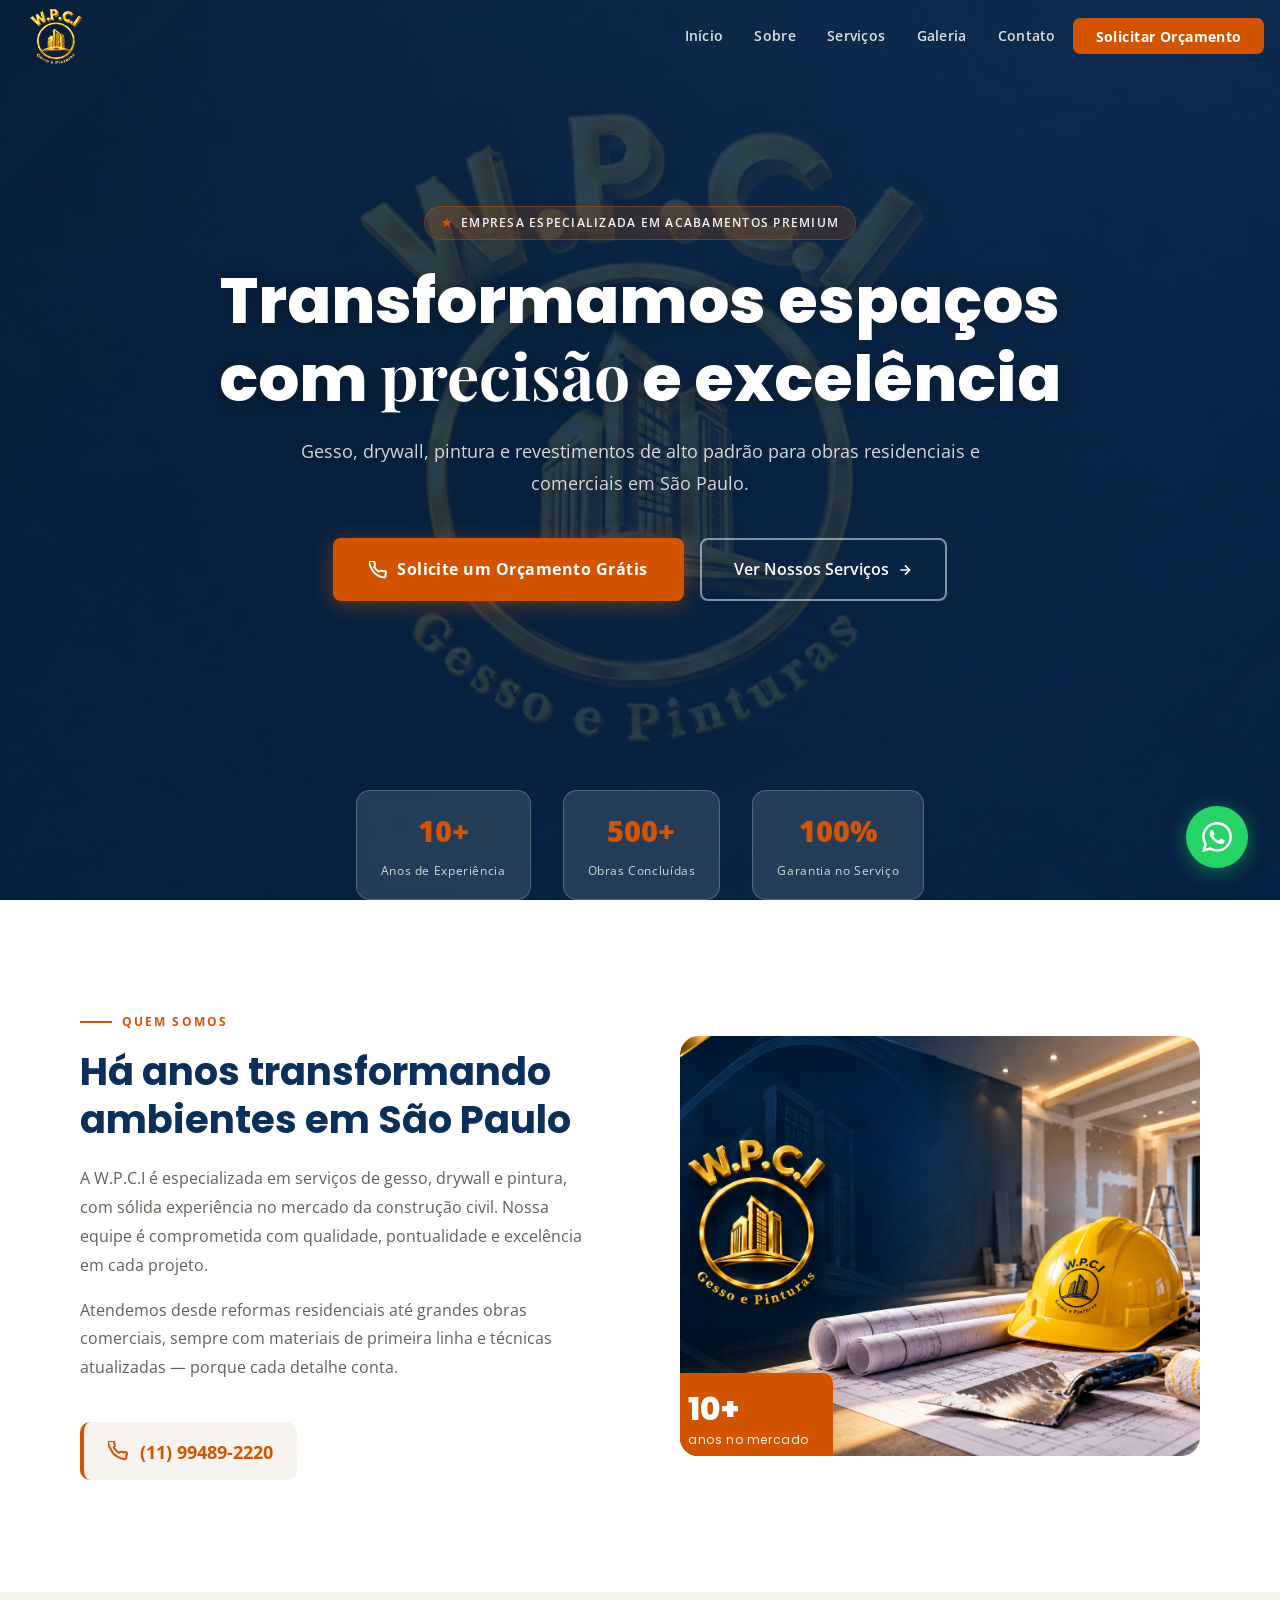
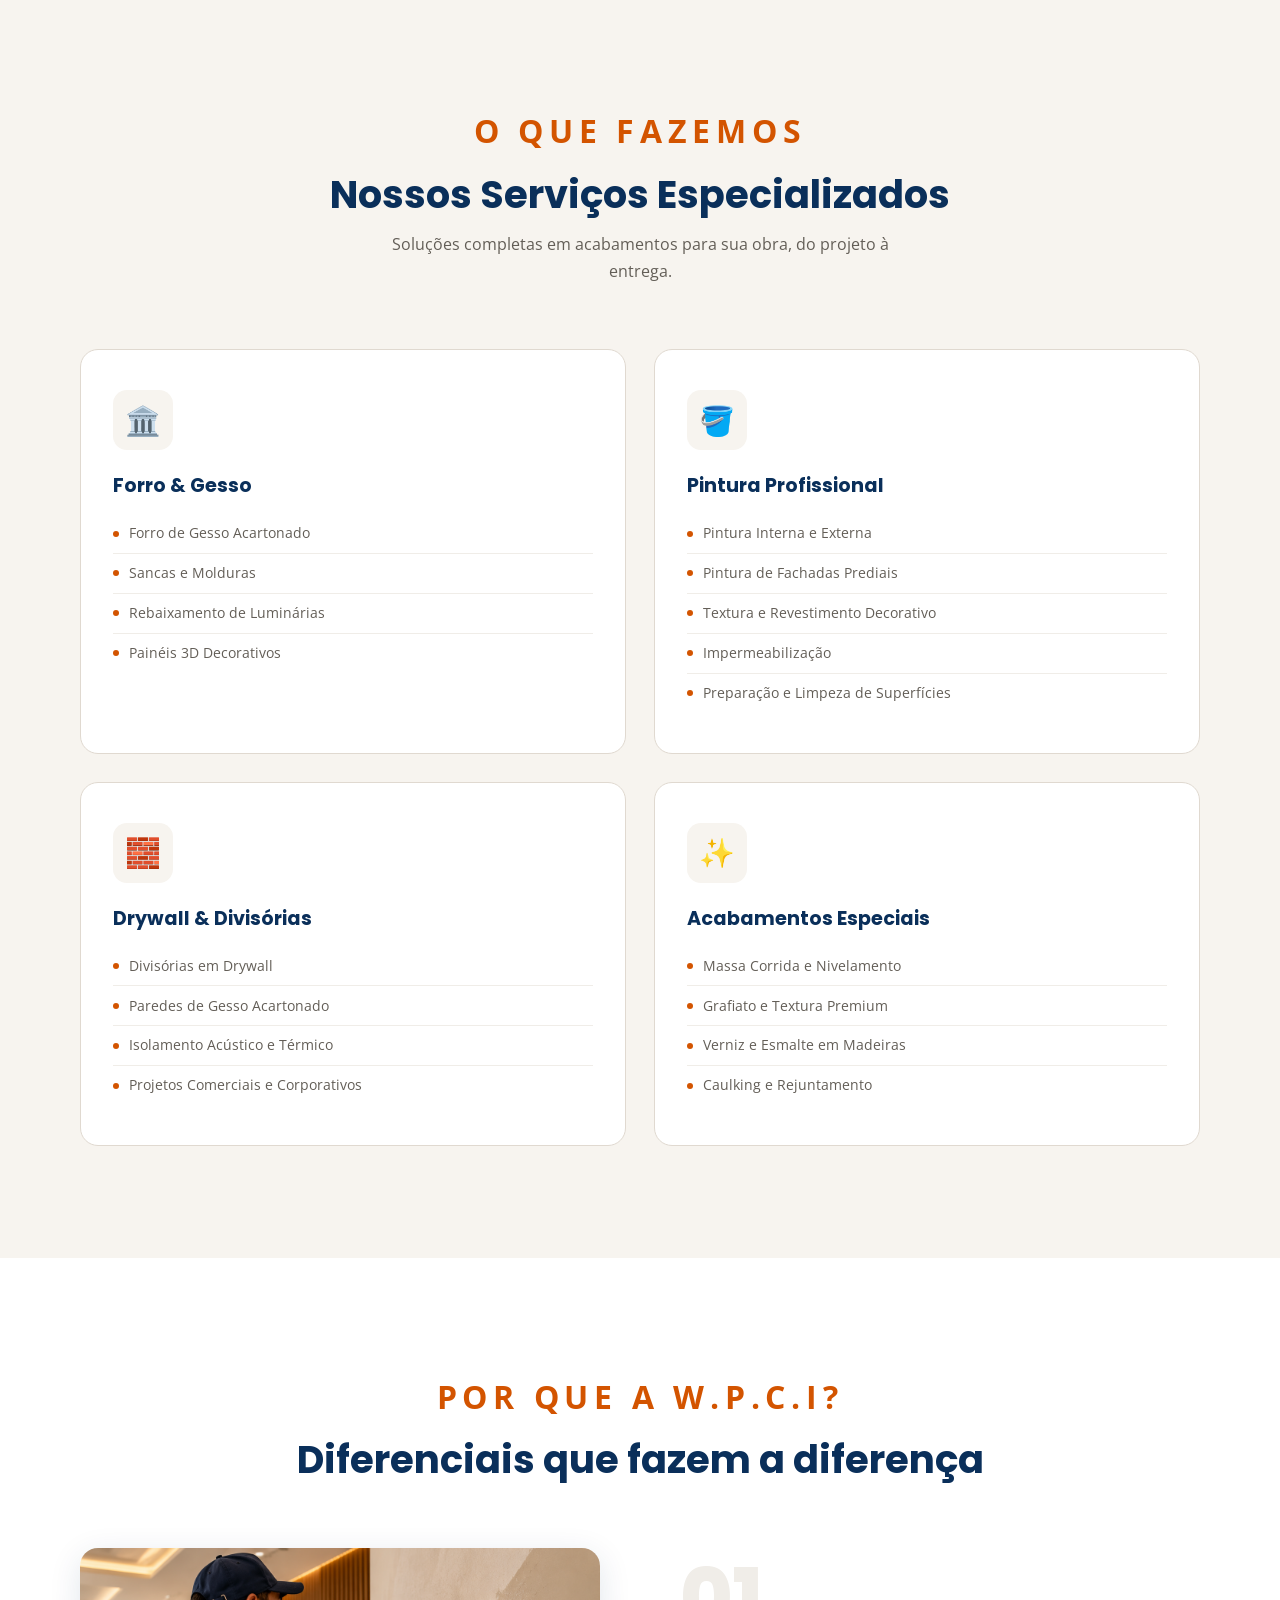
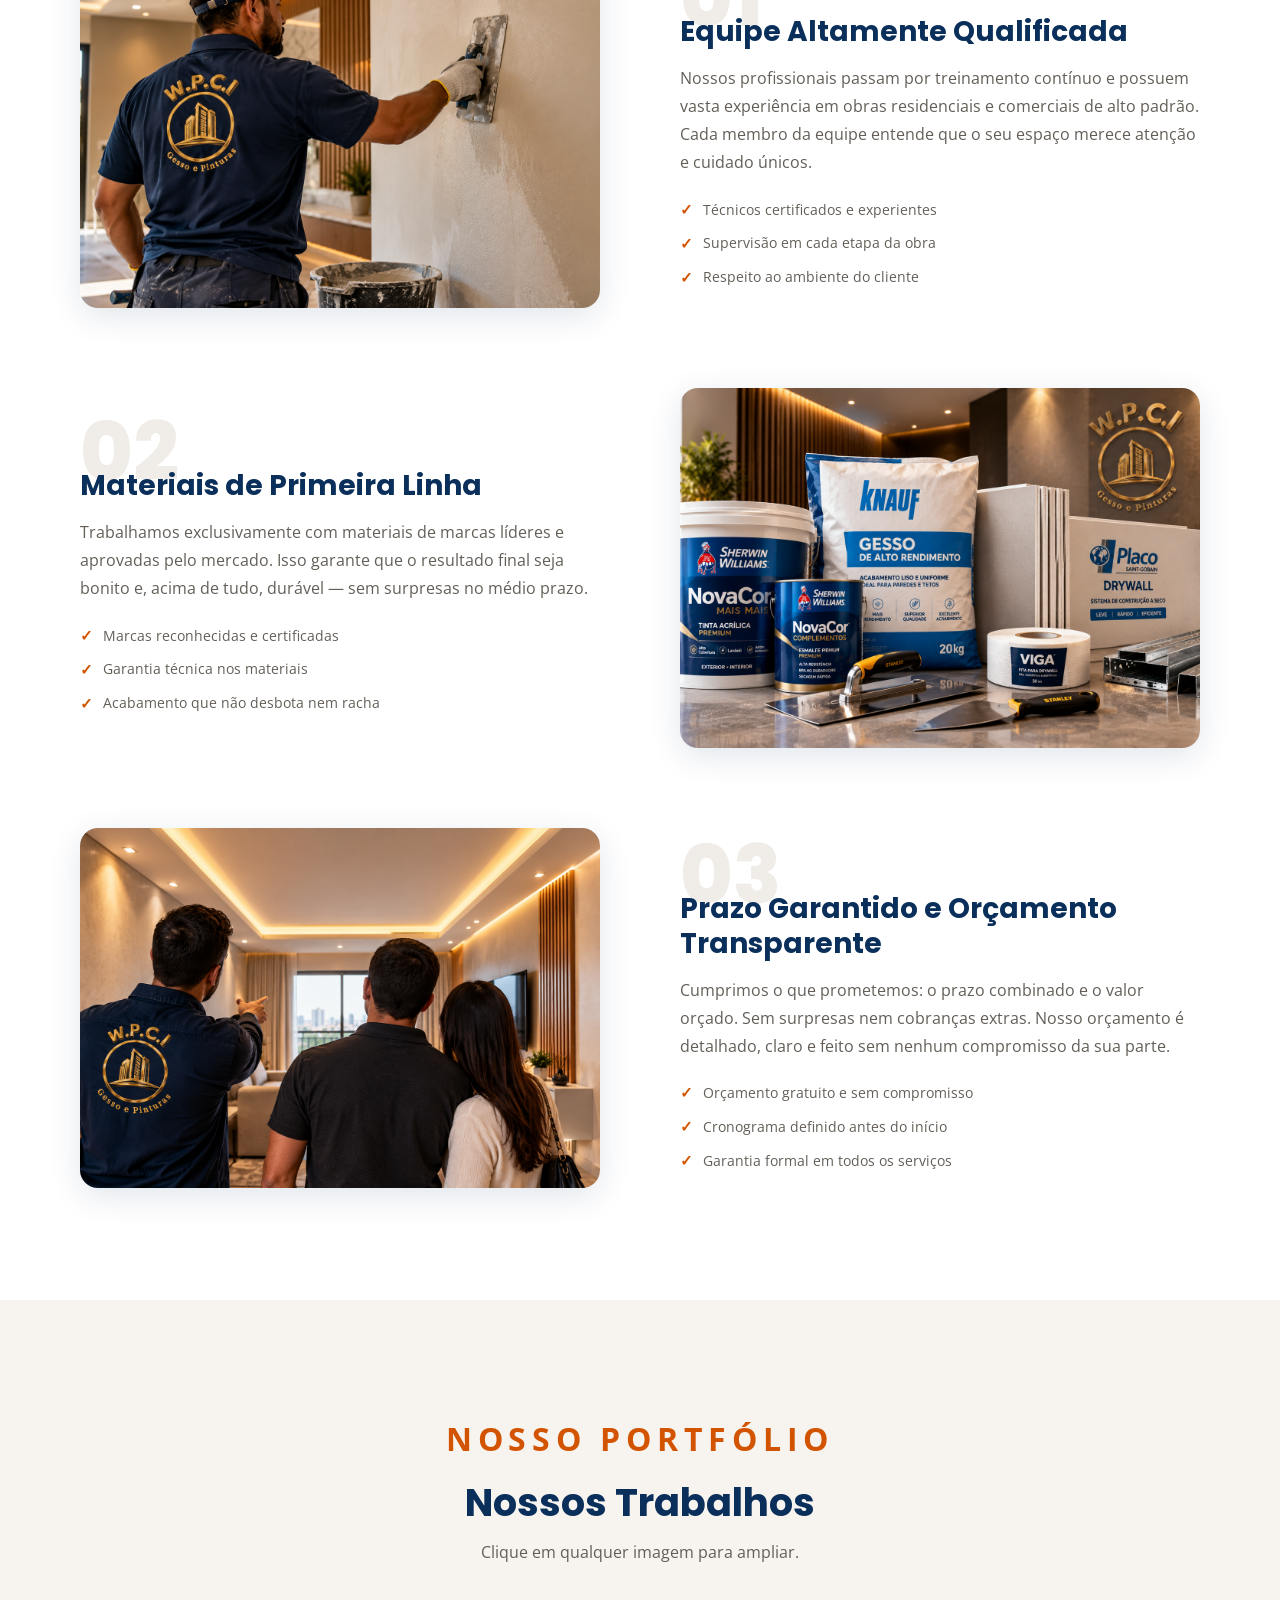
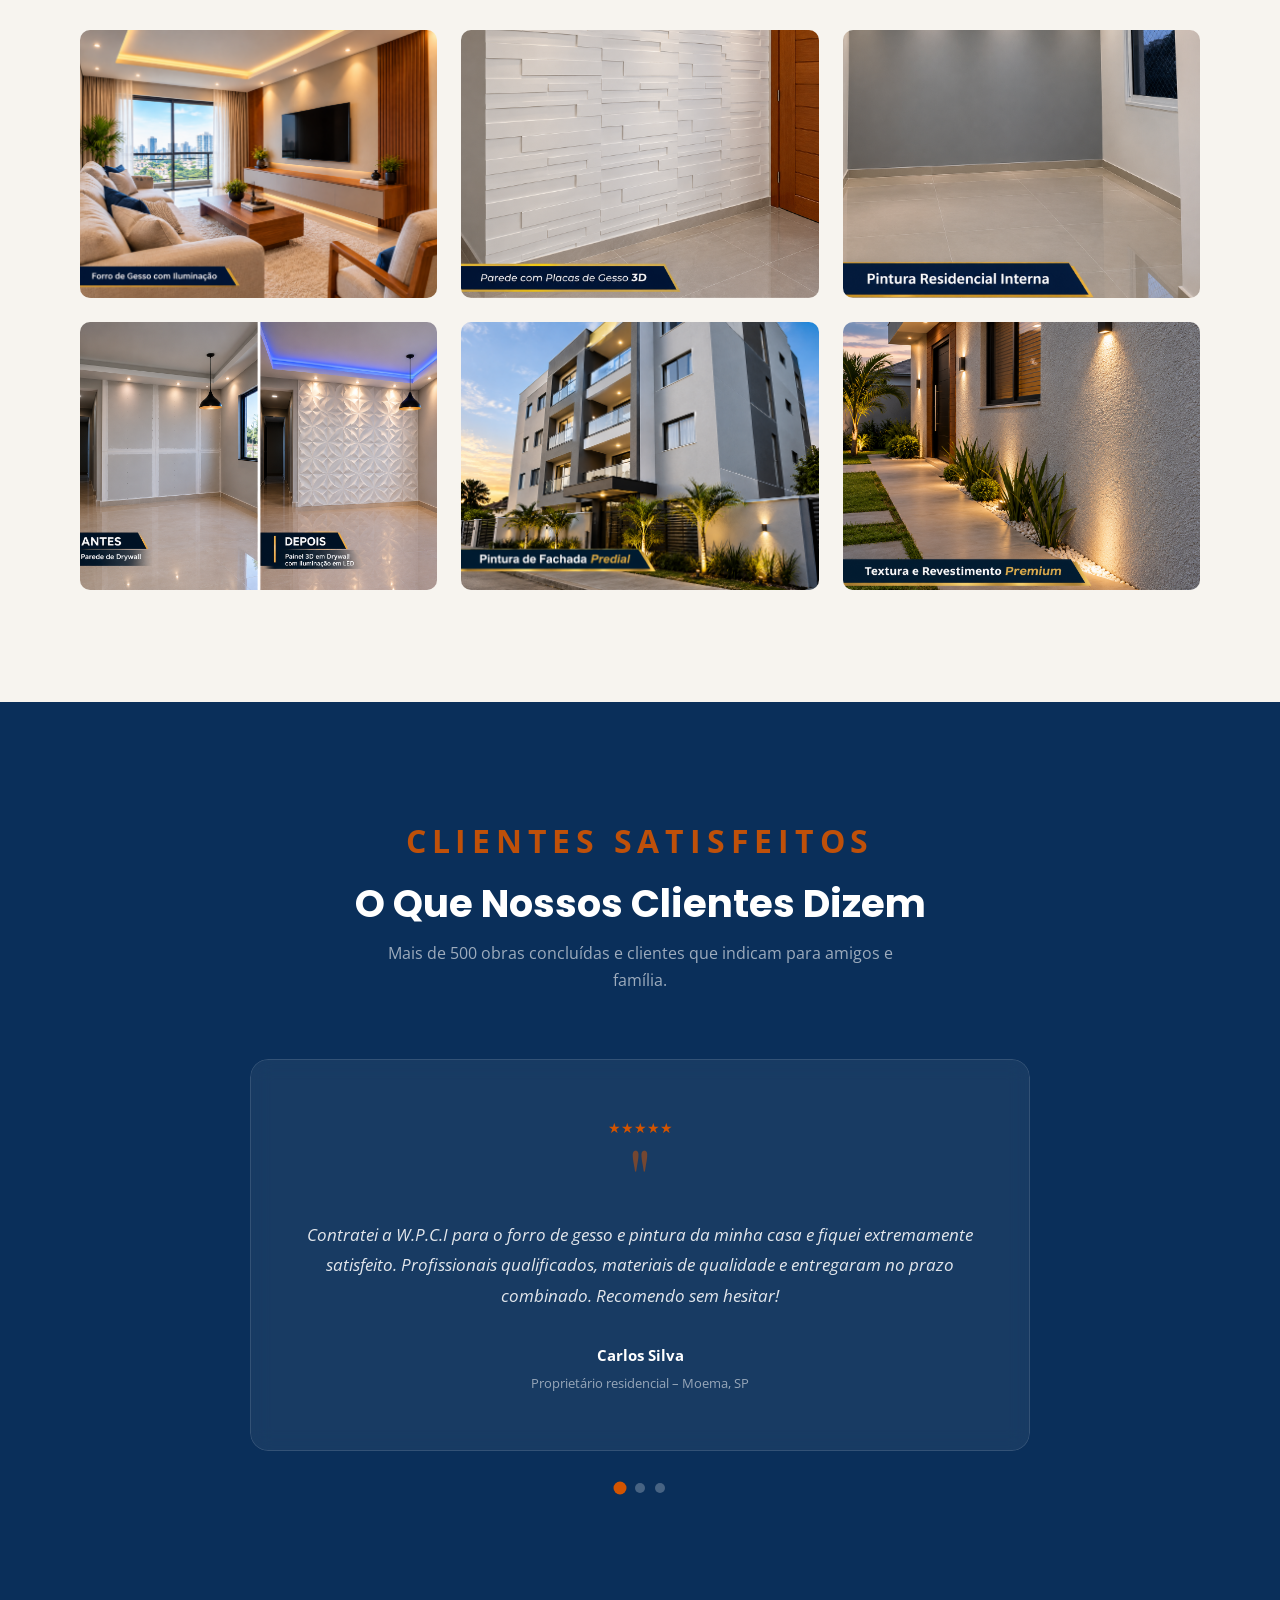
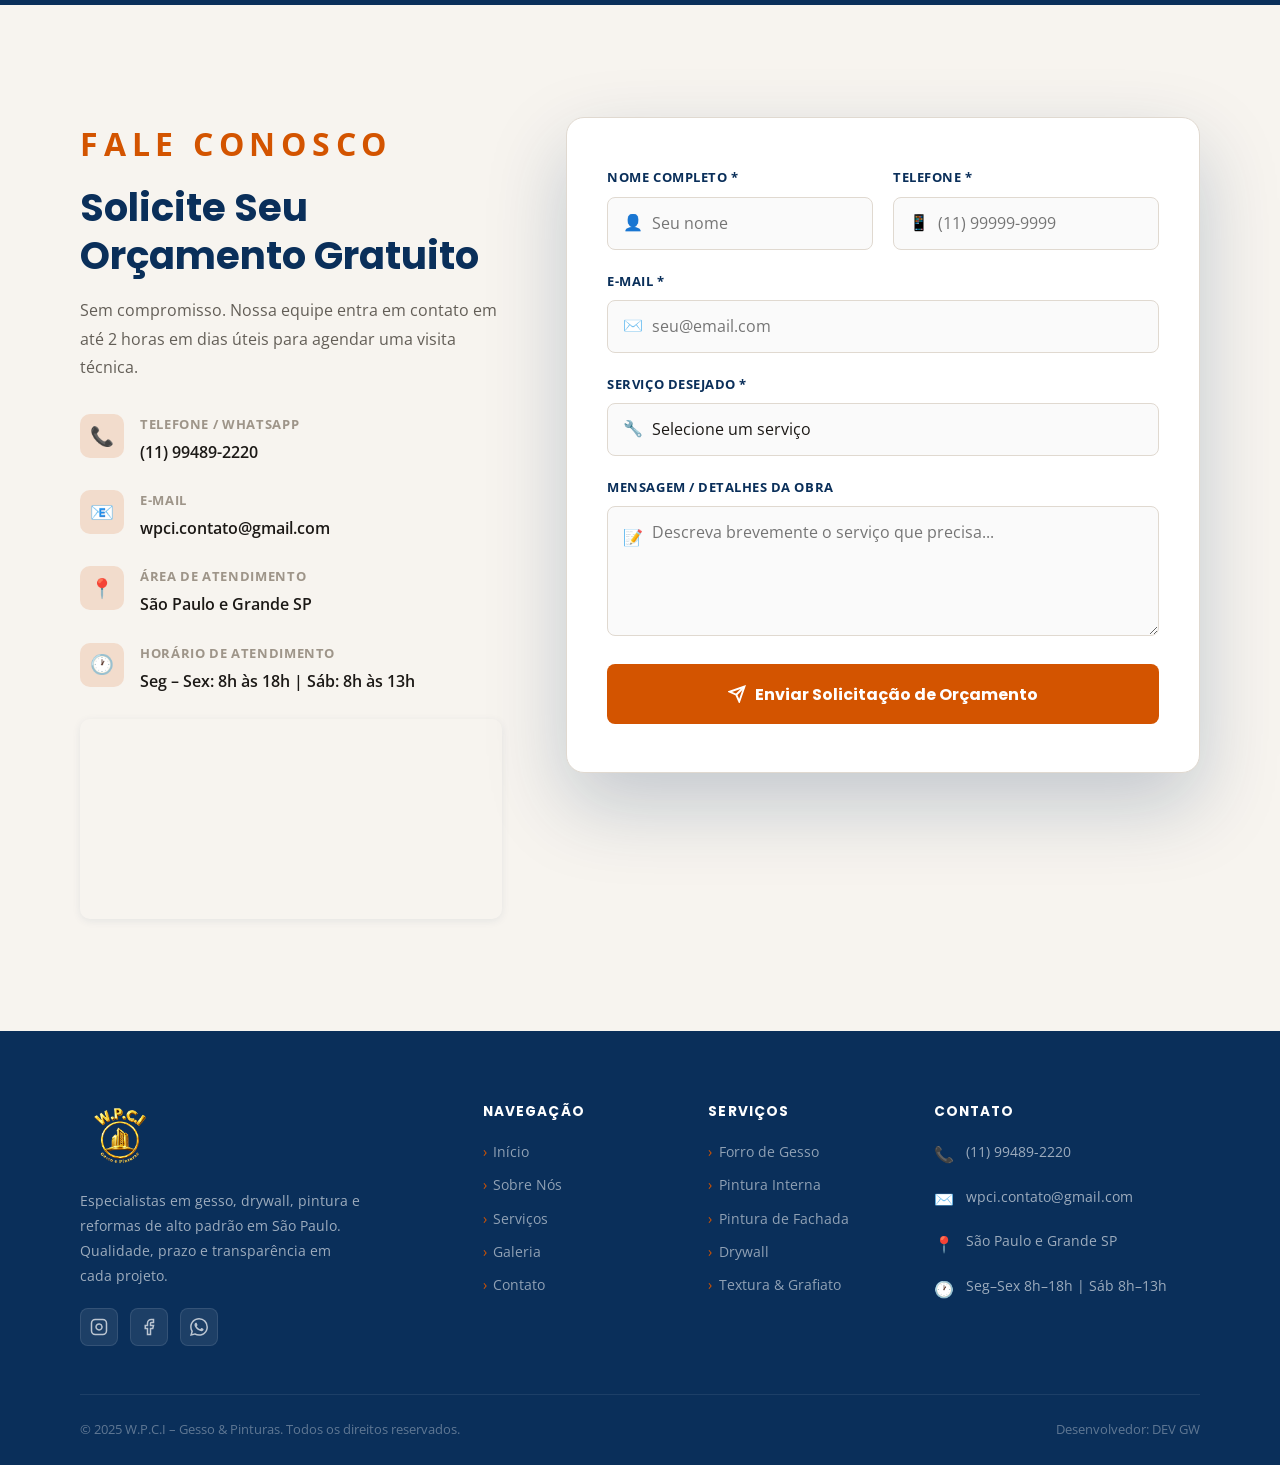
==== commit 59285093: "update path images" ====
--- a/public/index.html
+++ b/public/index.html
@@ -34,7 +34,7 @@
 <header id="main-header">
   <div class="container header-inner">
     <a href="#inicio" class="logo">
-      <img src="./image/logo-header.png" alt="W.P.C.I Gesso e Pinturas" class="logo-img">
+      <img src="/image/logo-header.png" alt="W.P.C.I Gesso e Pinturas" class="logo-img">
     </a>
     <nav id="main-nav">
       <ul>
@@ -105,7 +105,7 @@
         </div>
       </div>
       <div class="sobre-image reveal-right">
-        <img src="./image/ft-about.png" alt="Equipe W.P.C.I trabalhando em obra de gesso e pintura em São Paulo">
+        <img src="/image/ft-about.png" alt="Equipe W.P.C.I trabalhando em obra de gesso e pintura em São Paulo">
         <div class="sobre-badge">
           <strong>10+</strong>
           <span>anos no mercado</span>
@@ -182,7 +182,7 @@
     </div>
     <div class="diferenciais-row">
       <div class="dif-image reveal-left">
-        <img src="./image/persona-wpci.png" alt="Equipe qualificada da W.P.C.I executando obra de gesso em São Paulo">
+        <img src="/image/persona-wpci.png" alt="Equipe qualificada da W.P.C.I executando obra de gesso em São Paulo">
       </div>
       <div class="dif-text reveal-right">
         <div class="dif-number">01</div>
@@ -197,7 +197,7 @@
     </div>
     <div class="diferenciais-row reverse">
       <div class="dif-image reveal-right">
-        <img src="./image/diferencial-materiais.png" alt="Materiais de alta qualidade utilizados pela W.P.C.I">
+        <img src="/image/diferencial-materiais.png" alt="Materiais de alta qualidade utilizados pela W.P.C.I">
       </div>
       <div class="dif-text reveal-left">
         <div class="dif-number">02</div>
@@ -212,7 +212,7 @@
     </div>
     <div class="diferenciais-row">
       <div class="dif-image reveal-left">
-        <img src="./image/diferencial-prazo.png" alt="Obra entregue no prazo pela W.P.C.I">
+        <img src="/image/diferencial-prazo.png" alt="Obra entregue no prazo pela W.P.C.I">
       </div>
       <div class="dif-text reveal-right">
         <div class="dif-number">03</div>
@@ -240,32 +240,32 @@
     </div>
     <div class="gallery-masonry">
       <div class="gallery-item" data-caption="Forro de Gesso com Iluminação Embutida">
-        <img src="./image/gesso-iluminação.png" alt="Forro de gesso com iluminação embutida">
+        <img src="/image/gesso-iluminação.png" alt="Forro de gesso com iluminação embutida">
         <div class="gallery-overlay"><span>Forro de Gesso com Iluminação</span></div>
         <div class="gallery-zoom">⤢</div>
       </div>
       <div class="gallery-item" data-caption="Painéis 3D Decorativos em Gesso">
-        <img src="./image/parede-3D.png" alt="Painéis 3D decorativos em gesso">
+        <img src="/image/parede-3D.png" alt="Painéis 3D decorativos em gesso">
         <div class="gallery-overlay"><span>Painéis 3D Decorativos</span></div>
         <div class="gallery-zoom">⤢</div>
       </div>
       <div class="gallery-item" data-caption="Pintura Interna Residencial Premium">
-        <img src="./image/pintura-interna.png" alt="Pintura profissional de sala de estar residencial">
+        <img src="/image/pintura-interna.png" alt="Pintura profissional de sala de estar residencial">
         <div class="gallery-overlay"><span>Pintura Interna Residencial</span></div>
         <div class="gallery-zoom">⤢</div>
       </div>
       <div class="gallery-item" data-caption="Divisórias Drywall para Escritório">
-        <img src="./image/parede-draywall.png" alt="Divisória de gesso acartonado em escritório corporativo">
+        <img src="/image/parede-draywall.png" alt="Divisória de gesso acartonado em escritório corporativo">
         <div class="gallery-overlay"><span>Divisórias em Drywall</span></div>
         <div class="gallery-zoom">⤢</div>
       </div>
       <div class="gallery-item" data-caption="Pintura de Fachada Predial">
-        <img src="./image/fachada-predial.png" alt="Pintura profissional de fachada predial em São Paulo">
+        <img src="/image/fachada-predial.png" alt="Pintura profissional de fachada predial em São Paulo">
         <div class="gallery-overlay"><span>Pintura de Fachada Predial</span></div>
         <div class="gallery-zoom">⤢</div>
       </div>
       <div class="gallery-item" data-caption="Textura e Revestimento Decorativo">
-        <img src="./image/textura-revestimento.png" alt="Acabamento texturizado grafiato em parede residencial">
+        <img src="/image/textura-revestimento.png" alt="Acabamento texturizado grafiato em parede residencial">
         <div class="gallery-overlay"><span>Textura e Revestimento Premium</span></div>
         <div class="gallery-zoom">⤢</div>
       </div>
@@ -459,7 +459,7 @@
     <div class="footer-grid">
       <div class="footer-brand">
         <a href="#inicio" class="logo" style="margin-bottom:1rem">
-          <img src="./image/logo-header.png" alt="W.P.C.I Gesso e Pinturas" class="logo-img">
+          <img src="/image/logo-header.png" alt="W.P.C.I Gesso e Pinturas" class="logo-img">
         </a>
         <p>Especialistas em gesso, drywall, pintura e reformas de alto padrão em São Paulo. Qualidade, prazo e transparência em cada projeto.</p>
         <div class="social-icons">
